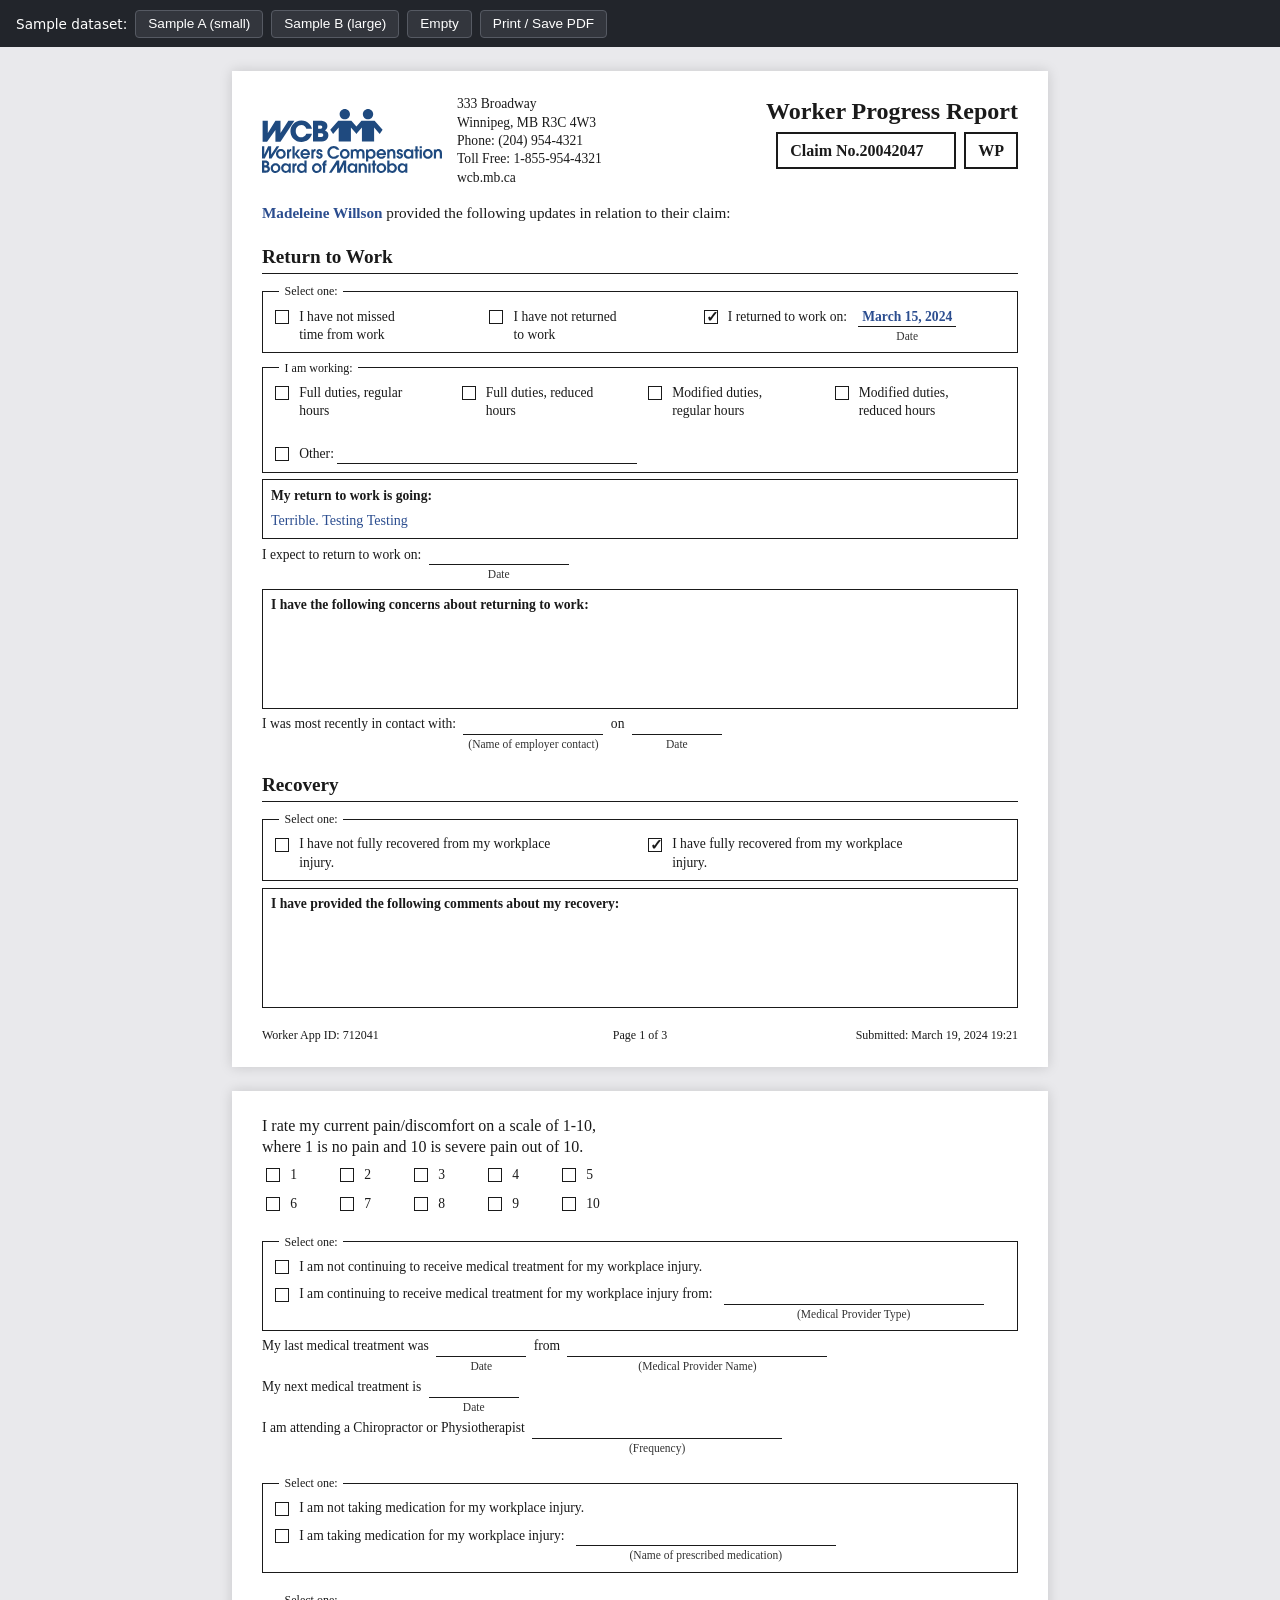
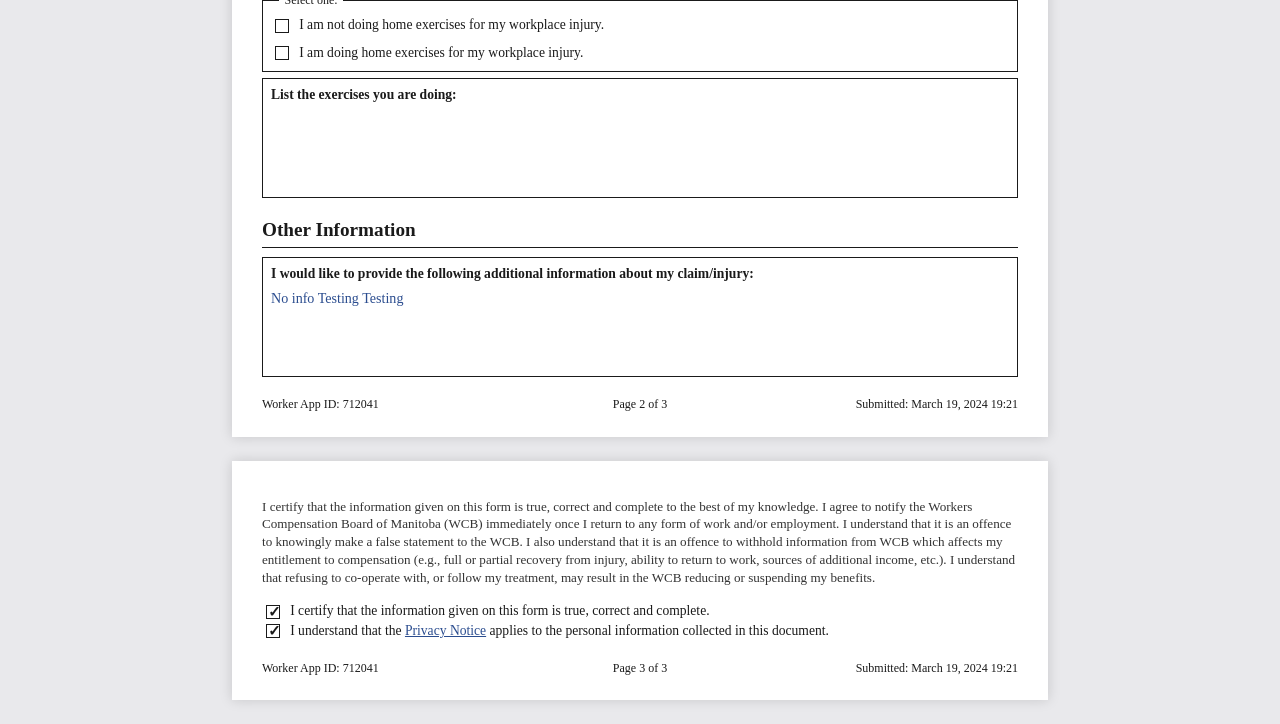
==== worker-progress-report/index.html @ 5cbe786d "Fix checkbox grid horizontal layouts and heading font weights" ====
<!DOCTYPE html>
<html lang="en">
<head>
  <meta charset="UTF-8" />
  <meta name="viewport" content="width=device-width, initial-scale=1.0" />
  <title>Worker Progress Report</title>
  <link rel="stylesheet" href="style.css" />
</head>
<body>

  <!-- ===================================================================
       DEMO TOOLBAR (non-printing)
  ==================================================================== -->
  <div class="demo-toolbar no-print">
    <span>Sample dataset:</span>
    <button id="btn-a">Sample A (small)</button>
    <button id="btn-b">Sample B (large)</button>
    <button id="btn-empty">Empty</button>
    <button id="btn-print">Print / Save PDF</button>
  </div>

  <!-- ===================================================================
       PAGE 1
  ==================================================================== -->
  <main id="page-1" class="page">

    <!-- ---------------- HEADER ---------------- -->
    <header class="doc-header">
      <div class="brand">
        <!-- Official WCB of Manitoba logo (contains its own wordmark) -->
        <img class="logo" src="assets/logo.svg" alt="Workers Compensation Board of Manitoba logo" />
        <div class="org-address">
          333 Broadway<br />
          Winnipeg, MB R3C 4W3<br />
          Phone: (204) 954-4321<br />
          Toll Free: 1-855-954-4321<br />
          wcb.mb.ca
        </div>
      </div>

      <div class="title-block">
        <h1>Worker Progress Report</h1>
        <div class="claim-row">
          <div class="claim-box">Claim No. <span id="claim-no"><!-- injected --></span></div>
          <div class="tag-box" id="form-tag"><!-- injected --></div>
        </div>
      </div>
    </header>

    <p class="intro-line">
      <span id="worker-name" class="worker-name"><!-- injected --></span>
      provided the following updates in relation to their claim:
    </p>

    <!-- ---------------- RETURN TO WORK ---------------- -->
    <section class="form-section">
      <h2>Return to Work</h2>

      <fieldset class="checkbox-grid" style="display: grid; grid-template-columns: 1fr 1fr 1.5fr; gap: 0.5rem;">
        <legend>Select one:</legend>
        <label class="checkbox-line" style="align-items: flex-start;">
          <input type="checkbox" disabled id="cb-not-missed" />
          <span style="display: inline-block;">I have not missed<br/>time from work</span>
        </label>
        <label class="checkbox-line" style="align-items: flex-start;">
          <input type="checkbox" disabled id="cb-not-returned" />
          <span style="display: inline-block;">I have not returned<br/>to work</span>
        </label>
        <label class="checkbox-line">
          <input type="checkbox" disabled id="cb-returned-on" />
          I returned to work on:
          <span class="inline-field">
            <span class="fill-line short" id="returned-on-date"><!-- injected --></span>
            <span class="field-caption">Date</span>
          </span>
        </label>
      </fieldset>

      <fieldset class="checkbox-grid" style="display: grid; grid-template-columns: repeat(4, 1fr); gap: 1rem 0.5rem;">
        <legend>I am working:</legend>
        <label class="checkbox-line" style="align-items: flex-start;">
          <input type="checkbox" disabled id="cb-full-duties" />
          <span style="display: inline-block;">Full duties, regular<br/>hours</span>
        </label>
        <label class="checkbox-line" style="align-items: flex-start;">
          <input type="checkbox" disabled id="cb-full-duties-reduced" />
          <span style="display: inline-block;">Full duties, reduced<br/>hours</span>
        </label>
        <label class="checkbox-line" style="align-items: flex-start;">
          <input type="checkbox" disabled id="cb-modified-duties-regular" />
          <span style="display: inline-block;">Modified duties,<br/>regular hours</span>
        </label>
        <label class="checkbox-line" style="align-items: flex-start;">
          <input type="checkbox" disabled id="cb-modified-duties-reduced" />
          <span style="display: inline-block;">Modified duties,<br/>reduced hours</span>
        </label>
        <label class="checkbox-line other-line" style="grid-column: 1 / -1; margin-top: 0.5rem;">
          <input type="checkbox" disabled id="cb-other" />
          <span>Other: <span class="fill-line" style="min-width: 300px;" id="other-desc"><!-- injected --></span></span>
        </label>
      </fieldset>

      <div class="freeform-box box-med">
        <p class="freeform-label">My return to work is going:</p>
        <p class="freeform-value" id="how-its-going"><!-- injected --></p>
      </div>

      <p class="field-line">
        I expect to return to work on:
        <span class="inline-field">
          <span class="fill-line" id="expected-return-date"><!-- injected --></span>
          <span class="field-caption">Date</span>
        </span>
      </p>

      <div class="freeform-box box-tall">
        <p class="freeform-label">I have the following concerns about returning to work:</p>
        <p class="freeform-value" id="concerns"><!-- injected --></p>
      </div>

      <p class="field-line">
        I was most recently in contact with:
        <span class="inline-field">
          <span class="fill-line" id="last-contact-name"><!-- injected --></span>
          <span class="field-caption">(Name of employer contact)</span>
        </span>
        on
        <span class="inline-field">
          <span class="fill-line short" id="last-contact-date"><!-- injected --></span>
          <span class="field-caption">Date</span>
        </span>
      </p>
    </section>

    <!-- ---------------- RECOVERY ---------------- -->
    <section class="form-section">
      <h2>Recovery</h2>
      <fieldset class="checkbox-grid" style="display: grid; grid-template-columns: 1fr 1fr; gap: 0.5rem;">
        <legend>Select one:</legend>
        <label class="checkbox-line" style="align-items: flex-start;">
          <input type="checkbox" disabled id="cb-not-recovered" />
          <span style="display: inline-block;">I have not fully recovered from my workplace<br/>injury.</span>
        </label>
        <label class="checkbox-line" style="align-items: flex-start;">
          <input type="checkbox" disabled id="cb-fully-recovered" />
          <span style="display: inline-block;">I have fully recovered from my workplace<br/>injury.</span>
        </label>
      </fieldset>

      <div class="freeform-box box-tall">
        <p class="freeform-label">I have provided the following comments about my recovery:</p>
        <p class="freeform-value" id="recovery-comments"><!-- injected --></p>
      </div>
    </section>

    <!-- ---------------- FOOTER PAGE 1 ---------------- -->
    <footer class="doc-footer">
      <span>Worker App ID: <span class="footer-app-id"><!-- injected --></span></span>
      <span class="footer-center">Page 1 of <span class="footer-page-total"><!-- injected --></span></span>
      <span class="footer-right">Submitted: <span class="footer-submitted"><!-- injected --></span></span>
    </footer>
  </main>

  <!-- ===================================================================
       PAGE 2
  ==================================================================== -->
  <main id="page-2" class="page">

    <!-- ---------------- PAIN SCALE ---------------- -->
    <section class="form-section">
      <p style="font-size: 1rem; margin: 0 0 0.5rem 0;">I rate my current pain/discomfort on a scale of 1-10, <br/>where 1 is no pain and 10 is severe pain out of 10.</p>
      <div class="pain-scale" id="pain-scale">
        <!-- ten numbered boxes injected here; the matching value gets a
             "selected" class driven entirely by data.js -->
      </div>
    </section>

    <!-- ---------------- MEDICAL TREATMENT ---------------- -->
    <section class="form-section">
      <fieldset class="checkbox-grid">
        <legend>Select one:</legend>
        <label class="checkbox-line">
          <input type="checkbox" disabled id="cb-not-continuing-treatment" />
          I am not continuing to receive medical treatment for my workplace injury.
        </label>
        <label class="checkbox-line">
          <input type="checkbox" disabled id="cb-continuing-treatment" />
          I am continuing to receive medical treatment for my workplace injury from:
          <span class="inline-field">
            <span class="fill-line long" id="provider-type"><!-- injected --></span>
            <span class="field-caption">(Medical Provider Type)</span>
          </span>
        </label>
      </fieldset>

      <p class="field-line">
        My last medical treatment was
        <span class="inline-field">
          <span class="fill-line short" id="last-treatment-date"><!-- injected --></span>
          <span class="field-caption">Date</span>
        </span>
        from
        <span class="inline-field">
          <span class="fill-line long" id="last-treatment-provider"><!-- injected --></span>
          <span class="field-caption">(Medical Provider Name)</span>
        </span>
      </p>

      <p class="field-line">
        My next medical treatment is
        <span class="inline-field">
          <span class="fill-line short" id="next-treatment-date"><!-- injected --></span>
          <span class="field-caption">Date</span>
        </span>
      </p>

      <p class="field-line">
        I am attending a Chiropractor or Physiotherapist
        <span class="inline-field">
          <span class="fill-line" style="min-width: 250px;" id="treatment-frequency"><!-- injected --></span>
          <span class="field-caption">(Frequency)</span>
        </span>
      </p>
    </section>

    <!-- ---------------- MEDICATION ---------------- -->
    <section class="form-section">
      <fieldset class="checkbox-grid">
        <legend>Select one:</legend>
        <label class="checkbox-line"><input type="checkbox" disabled id="cb-not-taking-medication" /> I am not taking medication for my workplace injury.</label>
        <label class="checkbox-line">
          <input type="checkbox" disabled id="cb-taking-medication" />
          I am taking medication for my workplace injury:
          <span class="inline-field">
            <span class="fill-line long" id="medication-name"><!-- injected --></span>
            <span class="field-caption">(Name of prescribed medication)</span>
          </span>
        </label>
      </fieldset>
    </section>

    <!-- ---------------- HOME EXERCISES ---------------- -->
    <section class="form-section">
      <fieldset class="checkbox-grid">
        <legend>Select one:</legend>
        <label class="checkbox-line"><input type="checkbox" disabled id="cb-not-doing-exercises" /> I am not doing home exercises for my workplace injury.</label>
        <label class="checkbox-line"><input type="checkbox" disabled id="cb-doing-exercises" /> I am doing home exercises for my workplace injury.</label>
      </fieldset>
      <div class="freeform-box box-tall">
        <p class="freeform-label">List the exercises you are doing:</p>
        <p class="freeform-value" id="exercises-list"><!-- injected --></p>
      </div>
    </section>

    <!-- ---------------- OTHER INFORMATION ---------------- -->
    <section class="form-section">
      <h2>Other Information</h2>
      <div class="freeform-box box-tall">
        <p class="freeform-label">I would like to provide the following additional information about my claim/injury:</p>
        <p class="freeform-value" id="other-information"><!-- injected --></p>
      </div>
    </section>

    <footer class="doc-footer">
      <span>Worker App ID: <span class="footer-app-id"><!-- injected --></span></span>
      <span class="footer-center">Page 2 of <span class="footer-page-total"><!-- injected --></span></span>
      <span class="footer-right">Submitted: <span class="footer-submitted"><!-- injected --></span></span>
    </footer>
  </main>

  <!-- ===================================================================
       PAGE 3 — certification + privacy acknowledgement
  ==================================================================== -->
  <main id="page-3" class="page">
    <section class="form-section certification-section">
      <p class="certification-text">
        I certify that the information given on this form is true, correct and complete to the
        best of my knowledge. I agree to notify the Workers Compensation Board of Manitoba (WCB)
        immediately once I return to any form of work and/or employment. I understand that it is
        an offence to knowingly make a false statement to the WCB. I also understand that it is an
        offence to withhold information from WCB which affects my entitlement to compensation
        (e.g., full or partial recovery from injury, ability to return to work, sources of
        additional income, etc.). I understand that refusing to co-operate with, or follow my
        treatment, may result in the WCB reducing or suspending my benefits.
      </p>

      <label class="checkbox-line">
        <input type="checkbox" disabled id="cb-certification" />
        I certify that the information given on this form is true, correct and complete.
      </label>

      <label class="checkbox-line">
        <input type="checkbox" disabled id="cb-privacy" />
        <span>I understand that the <a href="#" onclick="return false;">Privacy Notice</a> applies to the
        personal information collected in this document.</span>
      </label>
    </section>

    <footer class="doc-footer">
      <span>Worker App ID: <span class="footer-app-id"><!-- injected --></span></span>
      <span class="footer-center">Page 3 of <span class="footer-page-total"><!-- injected --></span></span>
      <span class="footer-right">Submitted: <span class="footer-submitted"><!-- injected --></span></span>
    </footer>
  </main>

  <script src="data.js"></script>
  <script src="script.js"></script>
</body>
</html>
---- worker-progress-report/style.css ----
/* =============================================================================
   style.css — Worker Progress Report
   =============================================================================
   Organized into:
     1. Reset / base
     2. Layout shell
     3. Header / claim box
     4. Form controls (checkbox groups, fill lines, freeform boxes)
     5. Pain scale
     6. Footer / certification
     7. Responsive rules
     8. Print rules
============================================================================= */

/* ---------------------------- 1. Reset / base ---------------------------- */
* {
  box-sizing: border-box;
}

fieldset {
  border: none;
  padding: 0;
  margin: 0;
}

legend {
  font-size: 0.85rem;
  color: #1a1a1a;
  padding: 0 0.25rem;
  margin-left: 0.5rem;
}

body {
  margin: 0;
  padding: 0;
  font-family: Georgia, "Times New Roman", serif;
  color: #1a1a1a;
  background: #e9e9ec;
  line-height: 1.35;
}

h1, h2 {
  font-family: Georgia, "Times New Roman", serif;
  margin: 0;
}

h2 {
  border-bottom: 1px solid #1a1a1a;
  padding-bottom: 0.2rem;
}

a {
  color: #2b4d8f;
}

/* ---------------------------- 2. Layout shell ----------------------------- */

.demo-toolbar {
  position: sticky;
  top: 0;
  z-index: 10;
  display: flex;
  gap: 0.5rem;
  align-items: center;
  background: #22252b;
  color: #fff;
  padding: 0.6rem 1rem;
  font-family: system-ui, sans-serif;
  font-size: 0.85rem;
}

.demo-toolbar button {
  cursor: pointer;
  border: 1px solid #565a63;
  background: #33363d;
  color: #fff;
  padding: 0.35rem 0.75rem;
  border-radius: 4px;
  font-size: 0.85rem;
}

.demo-toolbar button:hover {
  background: #454952;
}

.page {
  width: 816px; /* 8.5in at 96dpi */
  margin: 1.5rem auto;
  background: #fff;
  padding: 24px 30px;
  box-shadow: 0 0 12px rgba(0, 0, 0, 0.15);
  position: relative;
}

/* ---------------------------- 3. Header ------------------------------------ */

.doc-header {
  display: flex;
  justify-content: space-between;
  align-items: flex-start;
  margin-bottom: 1rem;
}

.brand {
  display: flex;
  flex-direction: row;
  align-items: center;
  gap: 15px;
}

.logo {
  width: 180px;
  height: auto;
  object-fit: contain;
}

.org-address {
  font-size: 0.85rem;
  color: #1a1a1a;
}

.title-block {
  text-align: right;
  margin-top: 0;
}

.title-block h1 {
  font-size: 1.5rem;
  font-weight: bold;
  margin-bottom: 4px;
}

.claim-row {
  display: flex;
  justify-content: flex-end;
  gap: 8px;
}

.claim-box {
  display: flex;
  align-items: center;
  border: 2px solid #1a1a1a;
  padding: 6px 12px;
  font-weight: bold;
  font-size: 1rem;
  min-width: 180px;
}

.tag-box {
  display: flex;
  align-items: center;
  justify-content: center;
  border: 2px solid #1a1a1a;
  padding: 6px 12px;
  font-weight: bold;
  font-size: 1rem;
}

.intro-line {
  margin: 0 0 1.25rem;
  font-size: 0.95rem;
}

.worker-name {
  color: #2b4d8f;
  font-weight: bold;
}

/* ---------------------------- 4. Form controls ----------------------------- */

.form-section {
  margin-bottom: 1.2rem;
}

.form-section h2 {
  font-size: 1.2rem;
  font-weight: bold;
  margin-bottom: 0.6rem;
}

.checkbox-grid {
  border: 1px solid #1a1a1a;
  padding: 0.5rem;
  margin: 0.4rem 0;
  display: flex;
  flex-direction: column;
  gap: 0.5rem;
}

.grid-2-col {
  display: grid;
  grid-template-columns: 1fr 1fr;
  gap: 0.5rem;
}

.checkbox-grid legend {
  font-size: 0.75rem;
  padding: 0 0.35rem;
}

.checkbox-line {
  display: flex;
  align-items: flex-start;
  gap: 0.45rem;
  font-size: 0.85rem;
}

.checkbox-line input[type="checkbox"] {
  appearance: none;
  -webkit-appearance: none;
  width: 14px;
  height: 14px;
  border: 1px solid #1a1a1a;
  border-radius: 0;
  margin-top: 0.15rem;
  position: relative;
  background-color: #fff;
  cursor: pointer;
  display: inline-flex;
  align-items: center;
  justify-content: center;
}

.checkbox-line input[type="checkbox"]:checked::after {
  content: "✓";
  position: absolute;
  top: -3px;
  left: 1px;
  font-size: 15px;
  font-weight: bold;
  color: #1a1a1a;
}

.other-line,
.inline-date {
  grid-column: 1 / -1;
  flex-wrap: wrap;
}

.fill-line {
  display: inline-block;
  min-width: 140px;
  border-bottom: 1px solid #1a1a1a;
  color: #2b4d8f;
  font-weight: 600;
  padding: 0 0.25rem;
}

.fill-line.short {
  min-width: 90px;
}

.fill-line.long {
  min-width: 260px;
}

.fill-line:empty::after {
  content: "\00a0";
}

.fill-line:empty::after {
  content: "\00a0";
}

.inline-field {
  display: inline-flex;
  flex-direction: column;
  align-items: center;
  vertical-align: top;
  margin: 0 0.25rem;
}

.inline-field .fill-line {
  margin: 0;
  width: 100%;
  text-align: center;
}

.inline-field .field-caption {
  font-size: 0.72rem;
  color: #333;
  margin-top: 2px;
  margin-left: 0;
}

.field-caption {
  font-size: 0.72rem;
  color: #333;
  margin-left: 0.35rem;
}

.field-line {
  font-size: 0.85rem;
  margin: 0.25rem 0;
}

.freeform-box {
  border: 1px solid #1a1a1a;
  padding: 0.4rem 0.5rem;
  margin: 0.4rem 0;
  min-height: 2rem;
}

.freeform-box.box-med {
  min-height: 60px;
}

.freeform-box.box-tall {
  min-height: 120px;
}

.freeform-label {
  margin: 0 0 0.35rem;
  font-size: 0.85rem;
  font-weight: bold;
}

.freeform-value {
  margin: 0;
  font-size: 0.88rem;
  color: #2b4d8f;
  min-height: 1.1em;
}

.freeform-value:empty::before {
  content: "\00a0";
}

/* ---------------------------- 5. Pain scale --------------------------------- */

.pain-scale {
  display: grid;
  grid-template-columns: repeat(5, auto);
  grid-template-rows: auto auto;
  justify-content: start;
  gap: 0.6rem 2rem;
  margin-top: 0.5rem;
}

/* ---------------------------- 6. Footer / certification --------------------- */

.doc-footer {
  display: grid;
  grid-template-columns: 1fr 1fr 1fr;
  align-items: end;
  margin-top: 1rem;
  font-size: 0.75rem;
  border-top: none;
}

.doc-footer > span:first-child {
  text-align: left;
}

.footer-center {
  text-align: center;
}

.footer-right {
  text-align: right;
}

.certification-text {
  font-size: 0.82rem;
  color: #333;
  margin-bottom: 1rem;
}

/* Removed responsive media queries to force fixed PDF layout */

/* ---------------------------- 8. Print styles --------------------------------- */

@media print {
  body {
    background: #fff;
  }

  .no-print,
  .demo-toolbar {
    display: none !important;
  }

  .page {
    box-shadow: none;
    margin: 0;
    width: 816px;
    padding: 0.25in;
    min-height: auto;
    page-break-after: always;
  }

  .page:last-of-type {
    page-break-after: auto;
  }

  .form-section,
  .freeform-box,
  .doc-header,
  .doc-footer {
    break-inside: avoid;
  }

  @page {
    size: letter portrait;
    margin: 0.25in;
  }
}
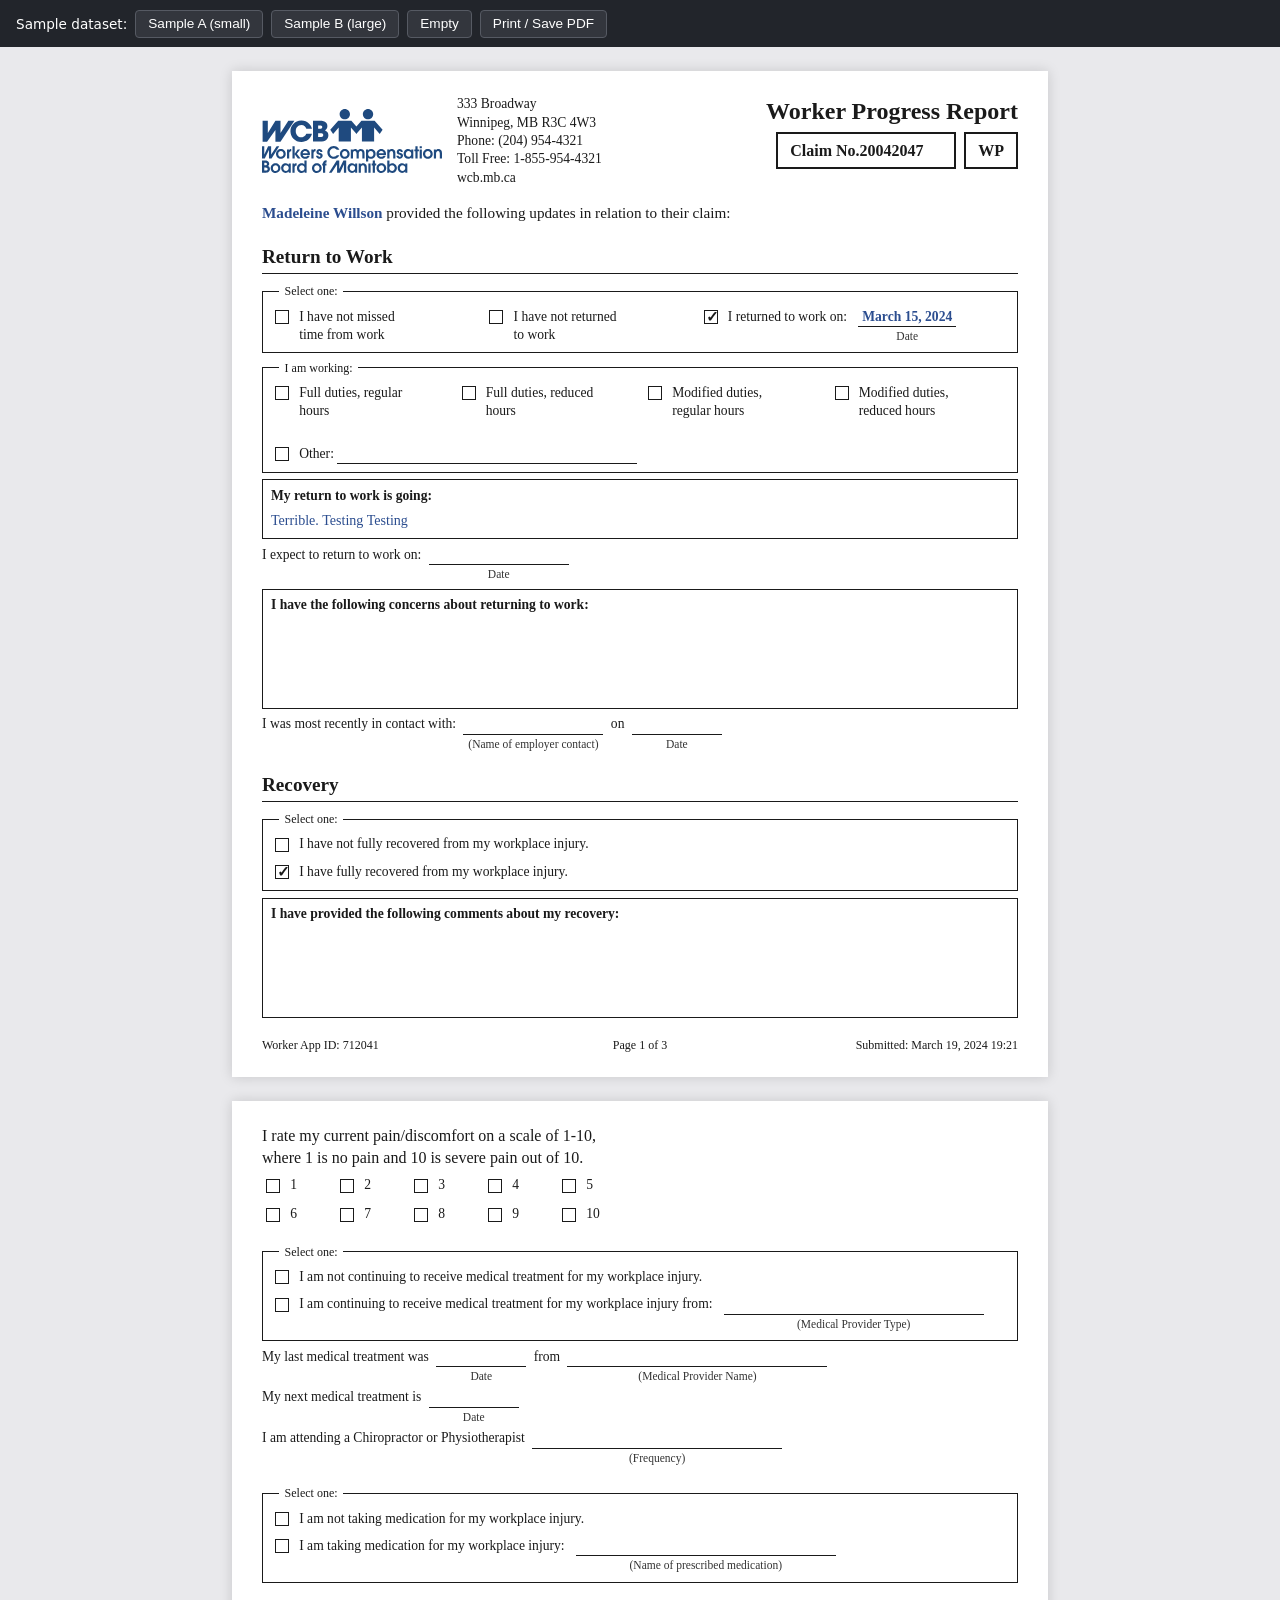
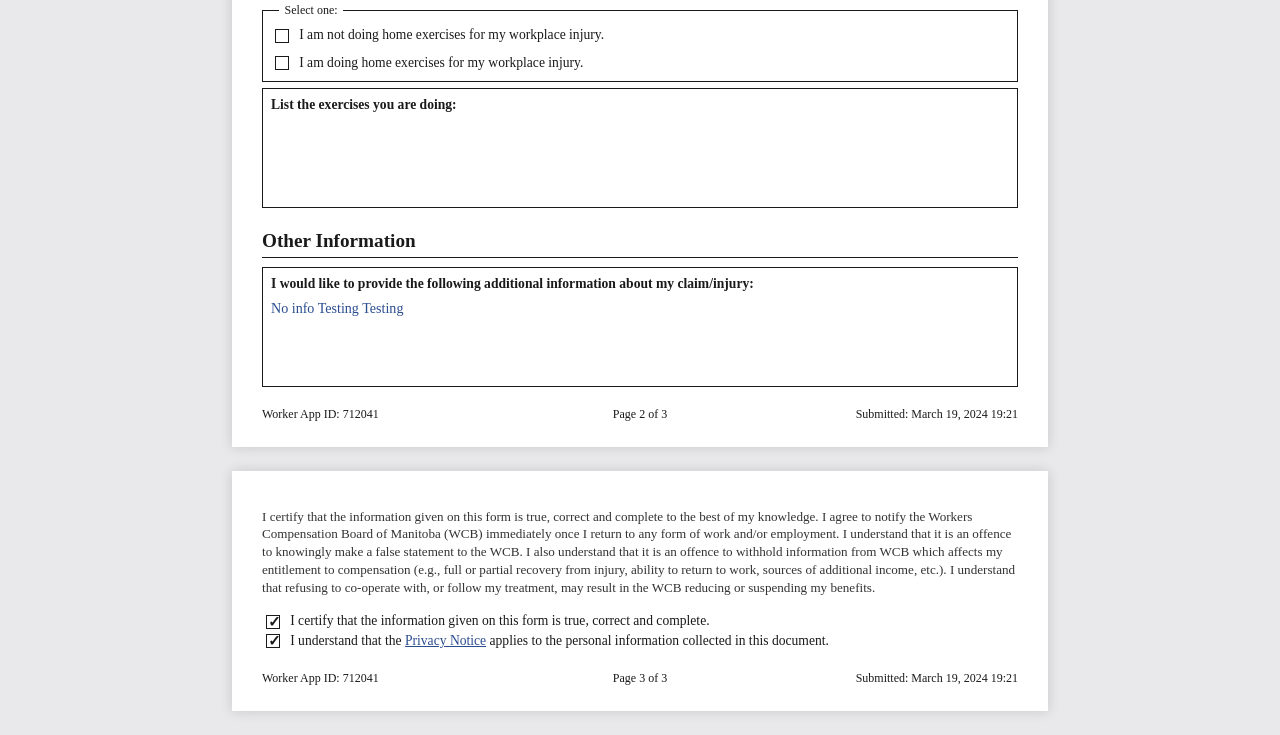
==== commit bdbd4172: "Revert Recovery section to vertical layout" ====
--- a/worker-progress-report/index.html
+++ b/worker-progress-report/index.html
@@ -135,15 +135,15 @@
     <!-- ---------------- RECOVERY ---------------- -->
     <section class="form-section">
       <h2>Recovery</h2>
-      <fieldset class="checkbox-grid" style="display: grid; grid-template-columns: 1fr 1fr; gap: 0.5rem;">
-        <legend>Select one:</legend>
-        <label class="checkbox-line" style="align-items: flex-start;">
+      <fieldset class="checkbox-grid">
+        <legend>Select one:</legend>
+        <label class="checkbox-line">
           <input type="checkbox" disabled id="cb-not-recovered" />
-          <span style="display: inline-block;">I have not fully recovered from my workplace<br/>injury.</span>
-        </label>
-        <label class="checkbox-line" style="align-items: flex-start;">
+          <span>I have not fully recovered from my workplace injury.</span>
+        </label>
+        <label class="checkbox-line">
           <input type="checkbox" disabled id="cb-fully-recovered" />
-          <span style="display: inline-block;">I have fully recovered from my workplace<br/>injury.</span>
+          <span>I have fully recovered from my workplace injury.</span>
         </label>
       </fieldset>
 
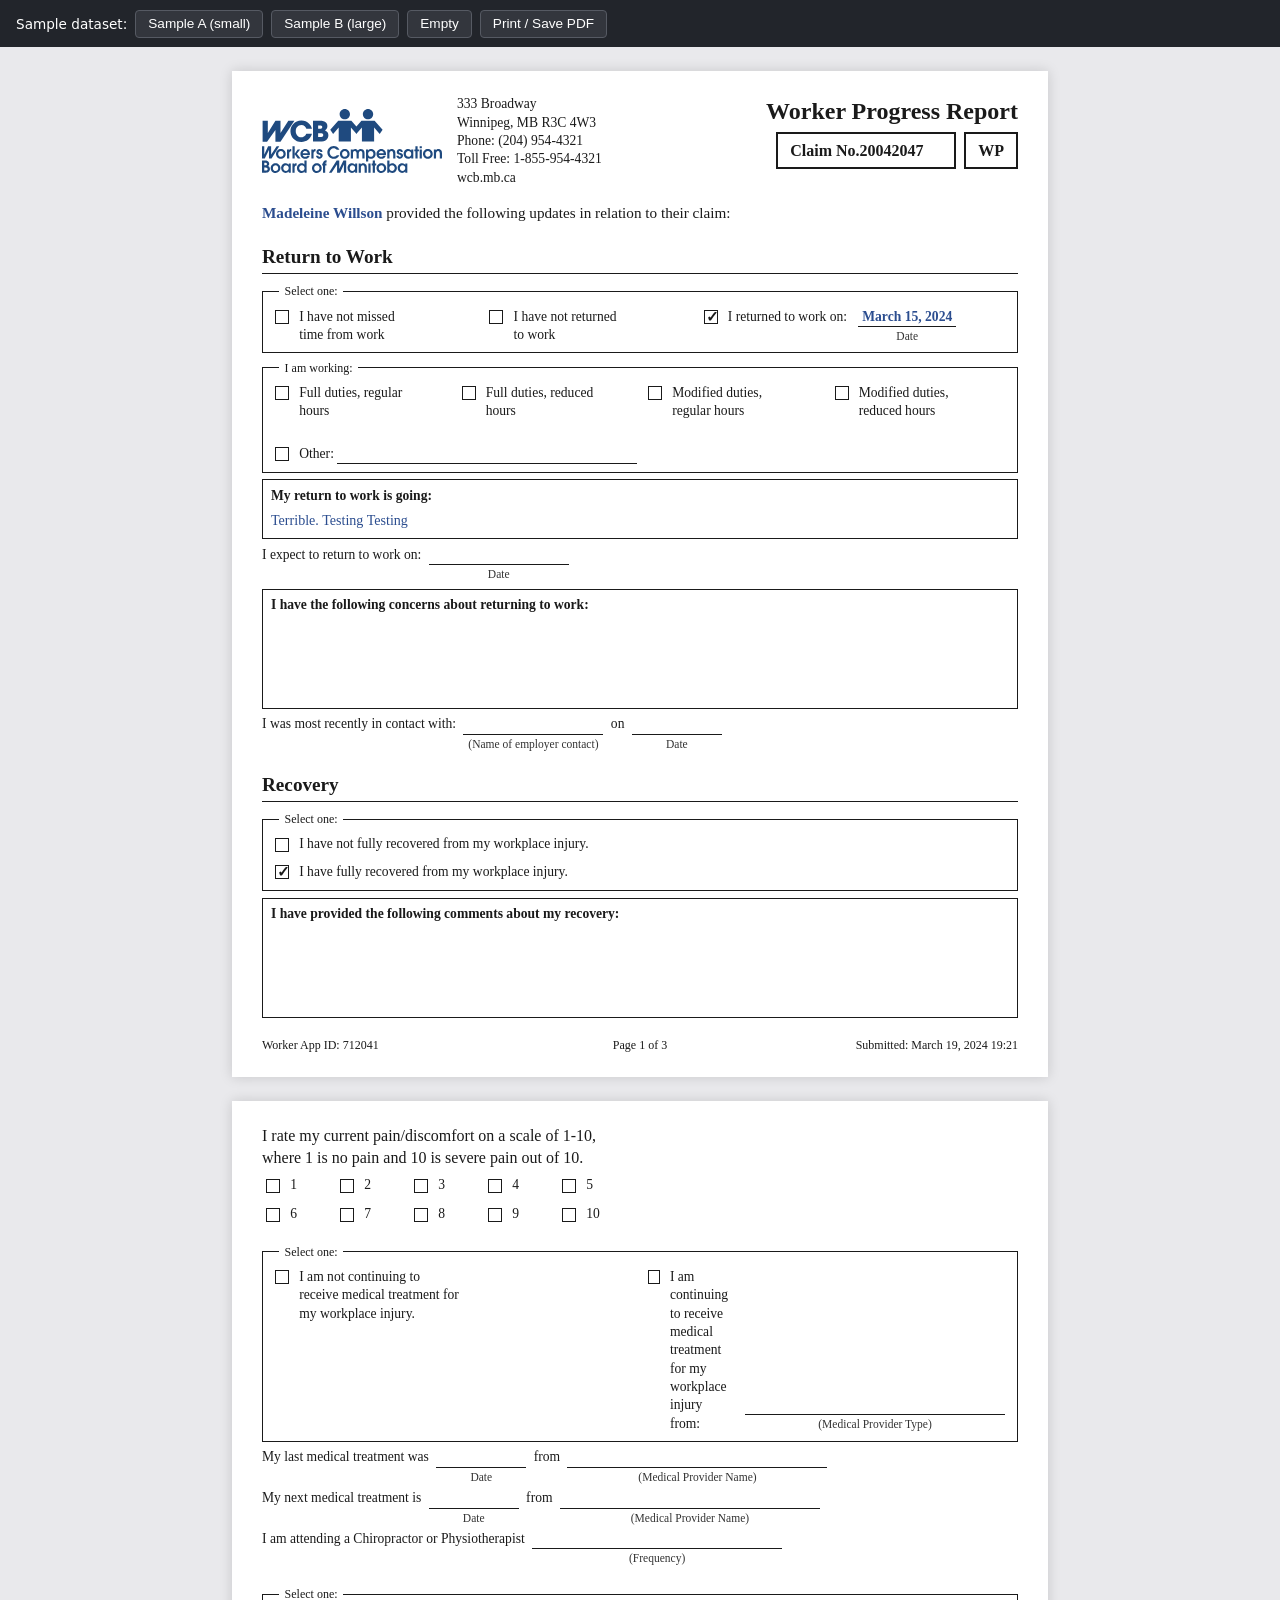
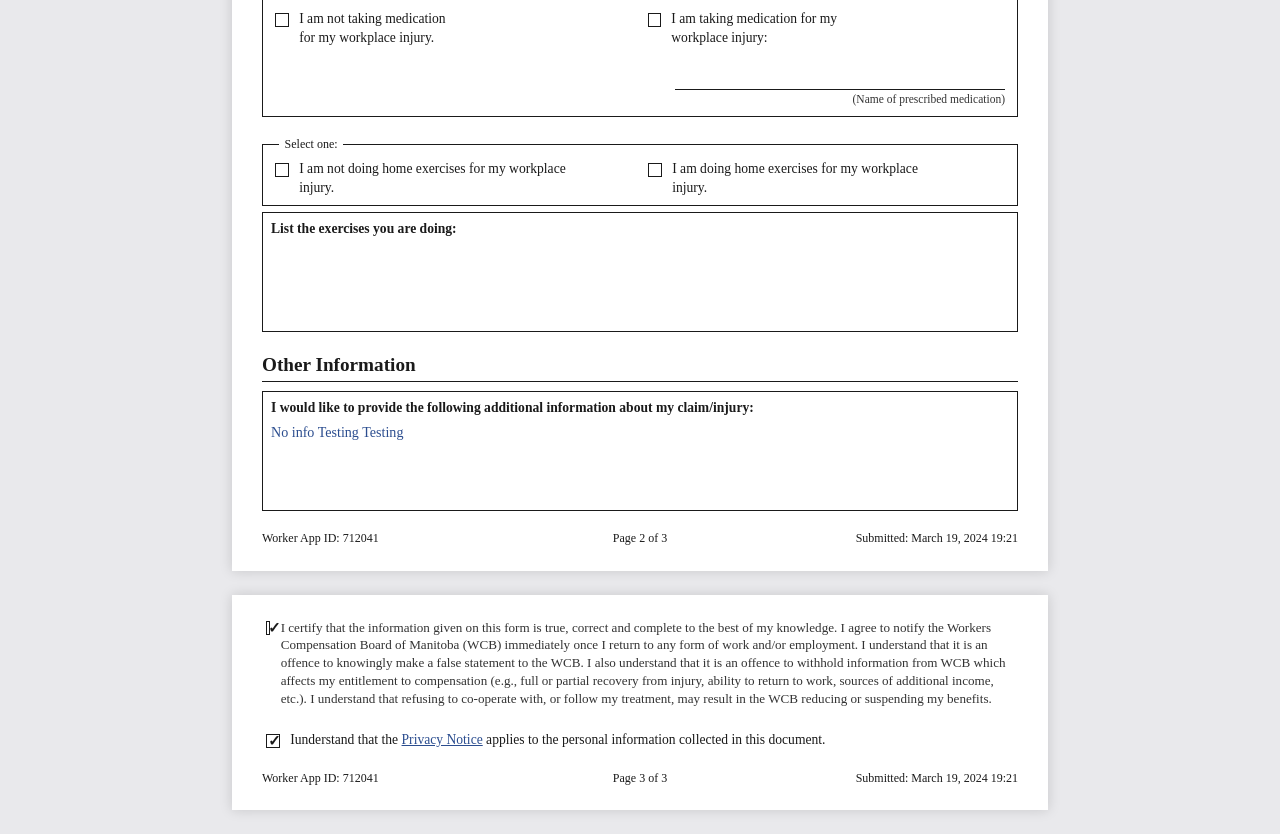
==== commit 9bcd967d: "Fix form layout and content to match reference PDF" ====
--- a/worker-progress-report/index.html
+++ b/worker-progress-report/index.html
@@ -177,18 +177,20 @@
 
     <!-- ---------------- MEDICAL TREATMENT ---------------- -->
     <section class="form-section">
-      <fieldset class="checkbox-grid">
+      <fieldset class="checkbox-grid grid-2-col">
         <legend>Select one:</legend>
         <label class="checkbox-line">
           <input type="checkbox" disabled id="cb-not-continuing-treatment" />
-          I am not continuing to receive medical treatment for my workplace injury.
+          <span>I am not continuing to<br/>receive medical treatment for<br/>my workplace injury.</span>
         </label>
         <label class="checkbox-line">
           <input type="checkbox" disabled id="cb-continuing-treatment" />
-          I am continuing to receive medical treatment for my workplace injury from:
-          <span class="inline-field">
-            <span class="fill-line long" id="provider-type"><!-- injected --></span>
-            <span class="field-caption">(Medical Provider Type)</span>
+          <span style="display: flex; align-items: flex-end;">
+            <span style="margin-right: 0.5rem;">I am continuing to receive<br/>medical treatment for my<br/>workplace injury from:</span>
+            <span class="inline-field">
+              <span class="fill-line long" id="provider-type"><!-- injected --></span>
+              <span class="field-caption">(Medical Provider Type)</span>
+            </span>
           </span>
         </label>
       </fieldset>
@@ -212,6 +214,11 @@
           <span class="fill-line short" id="next-treatment-date"><!-- injected --></span>
           <span class="field-caption">Date</span>
         </span>
+        from
+        <span class="inline-field">
+          <span class="fill-line long" id="next-treatment-provider"><!-- injected --></span>
+          <span class="field-caption">(Medical Provider Name)</span>
+        </span>
       </p>
 
       <p class="field-line">
@@ -225,15 +232,20 @@
 
     <!-- ---------------- MEDICATION ---------------- -->
     <section class="form-section">
-      <fieldset class="checkbox-grid">
-        <legend>Select one:</legend>
-        <label class="checkbox-line"><input type="checkbox" disabled id="cb-not-taking-medication" /> I am not taking medication for my workplace injury.</label>
+      <fieldset class="checkbox-grid grid-2-col">
+        <legend>Select one:</legend>
+        <label class="checkbox-line">
+          <input type="checkbox" disabled id="cb-not-taking-medication" />
+          <span>I am not taking medication<br/>for my workplace injury.</span>
+        </label>
         <label class="checkbox-line">
           <input type="checkbox" disabled id="cb-taking-medication" />
-          I am taking medication for my workplace injury:
-          <span class="inline-field">
-            <span class="fill-line long" id="medication-name"><!-- injected --></span>
-            <span class="field-caption">(Name of prescribed medication)</span>
+          <span style="display: flex; flex-direction: column; width: 100%;">
+            <span>I am taking medication for my<br/>workplace injury:</span>
+            <span class="inline-field" style="margin-top: 1.5rem; align-items: flex-end;">
+              <span class="fill-line long" id="medication-name" style="width: 100%;"><!-- injected --></span>
+              <span class="field-caption">(Name of prescribed medication)</span>
+            </span>
           </span>
         </label>
       </fieldset>
@@ -241,10 +253,16 @@
 
     <!-- ---------------- HOME EXERCISES ---------------- -->
     <section class="form-section">
-      <fieldset class="checkbox-grid">
-        <legend>Select one:</legend>
-        <label class="checkbox-line"><input type="checkbox" disabled id="cb-not-doing-exercises" /> I am not doing home exercises for my workplace injury.</label>
-        <label class="checkbox-line"><input type="checkbox" disabled id="cb-doing-exercises" /> I am doing home exercises for my workplace injury.</label>
+      <fieldset class="checkbox-grid grid-2-col">
+        <legend>Select one:</legend>
+        <label class="checkbox-line">
+          <input type="checkbox" disabled id="cb-not-doing-exercises" />
+          <span>I am not doing home exercises for my workplace<br/>injury.</span>
+        </label>
+        <label class="checkbox-line">
+          <input type="checkbox" disabled id="cb-doing-exercises" />
+          <span>I am doing home exercises for my workplace<br/>injury.</span>
+        </label>
       </fieldset>
       <div class="freeform-box box-tall">
         <p class="freeform-label">List the exercises you are doing:</p>
@@ -273,25 +291,21 @@
   ==================================================================== -->
   <main id="page-3" class="page">
     <section class="form-section certification-section">
-      <p class="certification-text">
-        I certify that the information given on this form is true, correct and complete to the
+      <label class="checkbox-line certification-text" style="align-items: flex-start; margin-bottom: 1.5rem;">
+        <input type="checkbox" disabled id="cb-certification" />
+        <span>I certify that the information given on this form is true, correct and complete to the
         best of my knowledge. I agree to notify the Workers Compensation Board of Manitoba (WCB)
         immediately once I return to any form of work and/or employment. I understand that it is
         an offence to knowingly make a false statement to the WCB. I also understand that it is an
         offence to withhold information from WCB which affects my entitlement to compensation
         (e.g., full or partial recovery from injury, ability to return to work, sources of
         additional income, etc.). I understand that refusing to co-operate with, or follow my
-        treatment, may result in the WCB reducing or suspending my benefits.
-      </p>
-
-      <label class="checkbox-line">
-        <input type="checkbox" disabled id="cb-certification" />
-        I certify that the information given on this form is true, correct and complete.
+        treatment, may result in the WCB reducing or suspending my benefits.</span>
       </label>
 
-      <label class="checkbox-line">
+      <label class="checkbox-line" style="margin-top: 1rem;">
         <input type="checkbox" disabled id="cb-privacy" />
-        <span>I understand that the <a href="#" onclick="return false;">Privacy Notice</a> applies to the
+        <span>Iunderstand that the <a href="#" onclick="return false;">Privacy Notice</a> applies to the
         personal information collected in this document.</span>
       </label>
     </section>
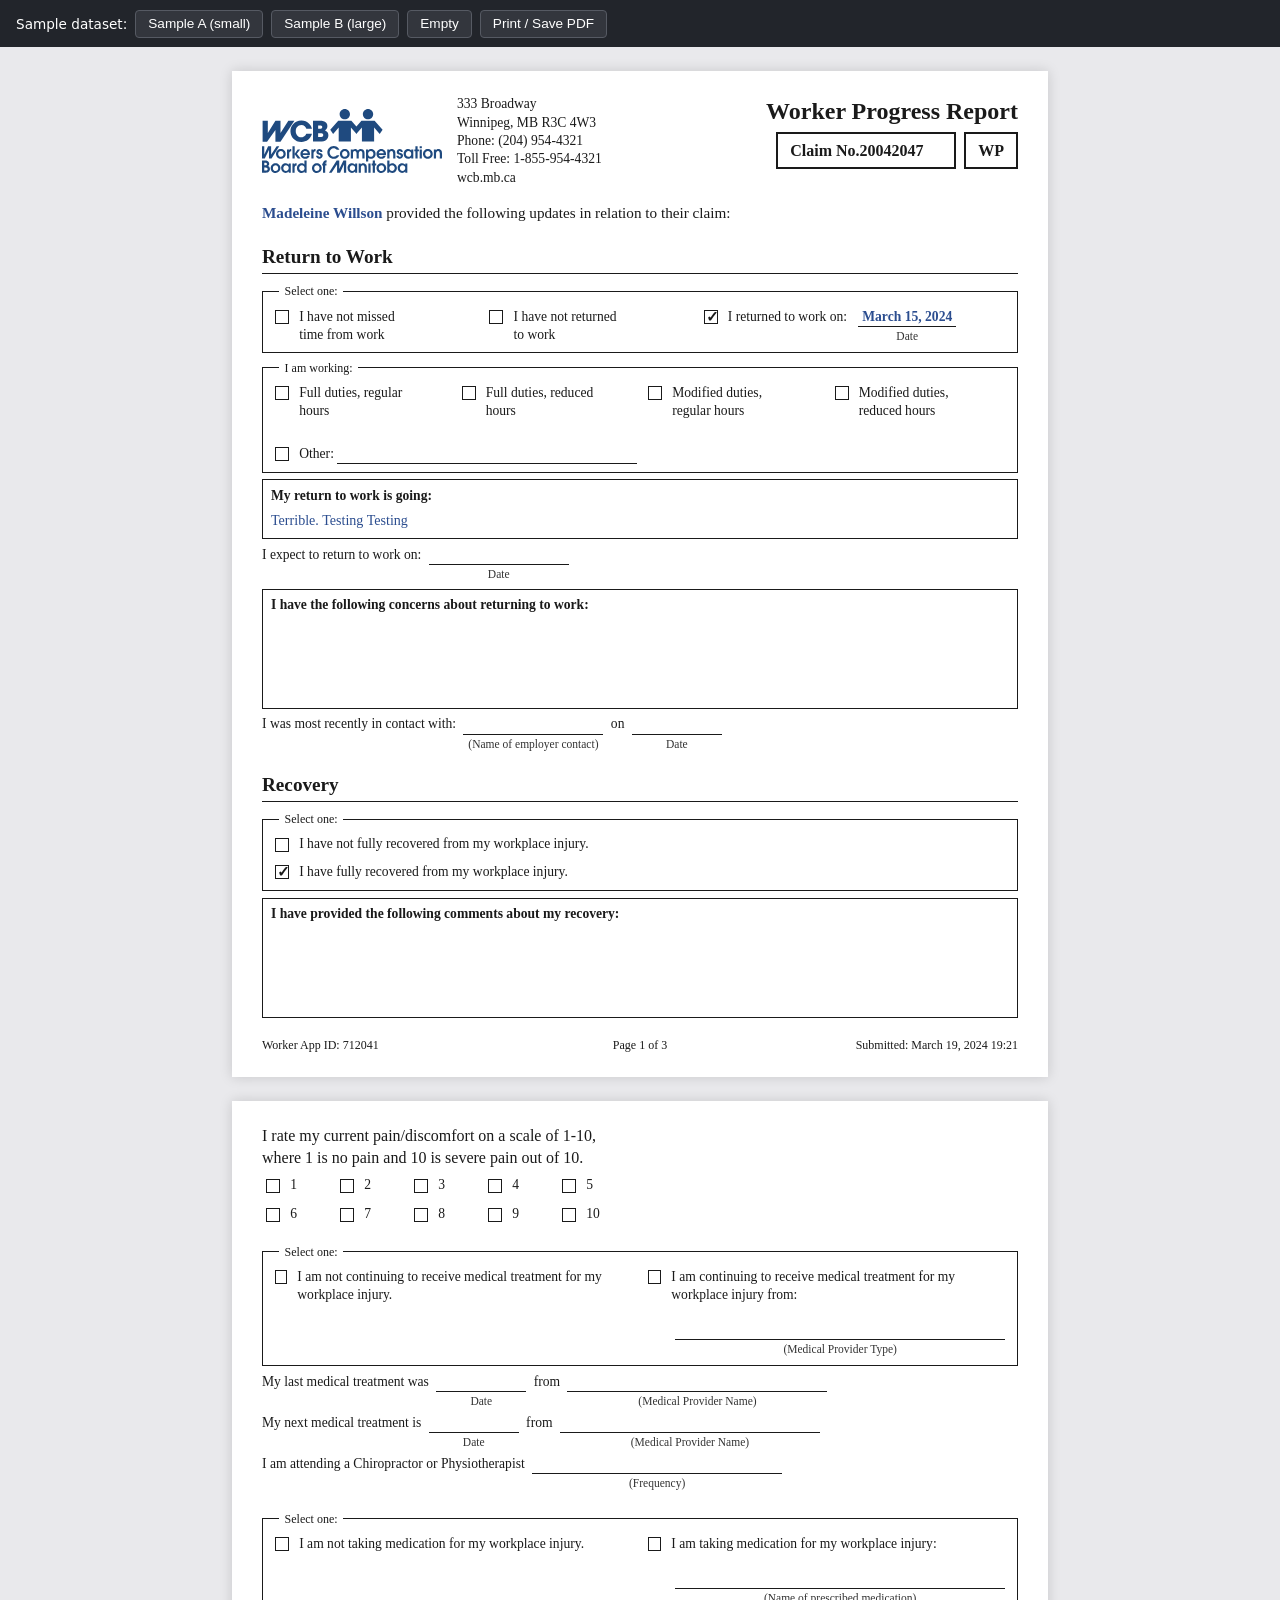
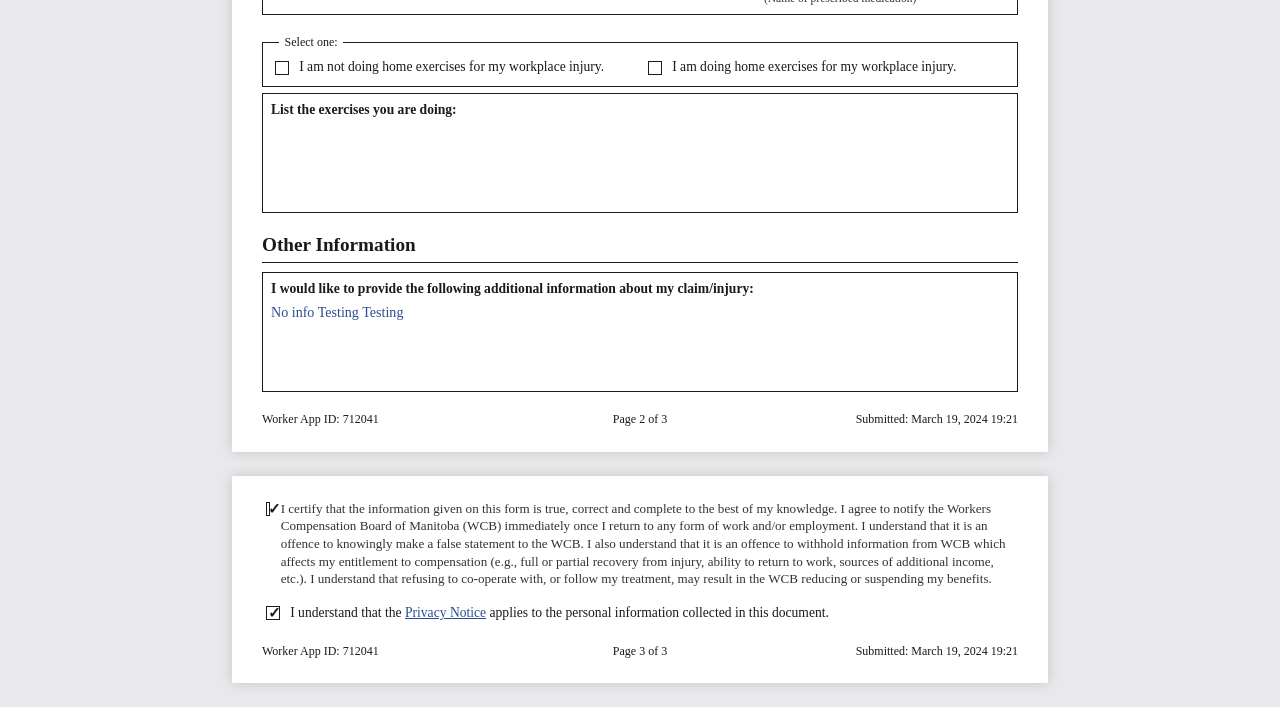
==== commit 3cf3879d: "Fix flex wrapping on Page 2 and Page 3 formatting" ====
--- a/worker-progress-report/index.html
+++ b/worker-progress-report/index.html
@@ -181,15 +181,15 @@
         <legend>Select one:</legend>
         <label class="checkbox-line">
           <input type="checkbox" disabled id="cb-not-continuing-treatment" />
-          <span>I am not continuing to<br/>receive medical treatment for<br/>my workplace injury.</span>
+          <span>I am not continuing to receive medical treatment for my workplace injury.</span>
         </label>
         <label class="checkbox-line">
           <input type="checkbox" disabled id="cb-continuing-treatment" />
-          <span style="display: flex; align-items: flex-end;">
-            <span style="margin-right: 0.5rem;">I am continuing to receive<br/>medical treatment for my<br/>workplace injury from:</span>
-            <span class="inline-field">
-              <span class="fill-line long" id="provider-type"><!-- injected --></span>
-              <span class="field-caption">(Medical Provider Type)</span>
+          <span style="display: flex; flex-direction: column; width: 100%;">
+            <span>I am continuing to receive medical treatment for my workplace injury from:</span>
+            <span class="inline-field" style="margin-top: 1rem; align-items: stretch;">
+              <span class="fill-line" id="provider-type" style="width: 100%; border-bottom: 1px solid #1a1a1a;"><!-- injected --></span>
+              <span class="field-caption" style="text-align: center;">(Medical Provider Type)</span>
             </span>
           </span>
         </label>
@@ -236,15 +236,15 @@
         <legend>Select one:</legend>
         <label class="checkbox-line">
           <input type="checkbox" disabled id="cb-not-taking-medication" />
-          <span>I am not taking medication<br/>for my workplace injury.</span>
+          <span>I am not taking medication for my workplace injury.</span>
         </label>
         <label class="checkbox-line">
           <input type="checkbox" disabled id="cb-taking-medication" />
           <span style="display: flex; flex-direction: column; width: 100%;">
-            <span>I am taking medication for my<br/>workplace injury:</span>
-            <span class="inline-field" style="margin-top: 1.5rem; align-items: flex-end;">
-              <span class="fill-line long" id="medication-name" style="width: 100%;"><!-- injected --></span>
-              <span class="field-caption">(Name of prescribed medication)</span>
+            <span>I am taking medication for my workplace injury:</span>
+            <span class="inline-field" style="margin-top: 1rem; align-items: stretch;">
+              <span class="fill-line" id="medication-name" style="width: 100%; border-bottom: 1px solid #1a1a1a;"><!-- injected --></span>
+              <span class="field-caption" style="text-align: center;">(Name of prescribed medication)</span>
             </span>
           </span>
         </label>
@@ -257,11 +257,11 @@
         <legend>Select one:</legend>
         <label class="checkbox-line">
           <input type="checkbox" disabled id="cb-not-doing-exercises" />
-          <span>I am not doing home exercises for my workplace<br/>injury.</span>
+          <span>I am not doing home exercises for my workplace injury.</span>
         </label>
         <label class="checkbox-line">
           <input type="checkbox" disabled id="cb-doing-exercises" />
-          <span>I am doing home exercises for my workplace<br/>injury.</span>
+          <span>I am doing home exercises for my workplace injury.</span>
         </label>
       </fieldset>
       <div class="freeform-box box-tall">
@@ -291,7 +291,7 @@
   ==================================================================== -->
   <main id="page-3" class="page">
     <section class="form-section certification-section">
-      <label class="checkbox-line certification-text" style="align-items: flex-start; margin-bottom: 1.5rem;">
+      <label class="checkbox-line certification-text">
         <input type="checkbox" disabled id="cb-certification" />
         <span>I certify that the information given on this form is true, correct and complete to the
         best of my knowledge. I agree to notify the Workers Compensation Board of Manitoba (WCB)
@@ -303,9 +303,9 @@
         treatment, may result in the WCB reducing or suspending my benefits.</span>
       </label>
 
-      <label class="checkbox-line" style="margin-top: 1rem;">
+      <label class="checkbox-line">
         <input type="checkbox" disabled id="cb-privacy" />
-        <span>Iunderstand that the <a href="#" onclick="return false;">Privacy Notice</a> applies to the
+        <span>I understand that the <a href="#" onclick="return false;">Privacy Notice</a> applies to the
         personal information collected in this document.</span>
       </label>
     </section>
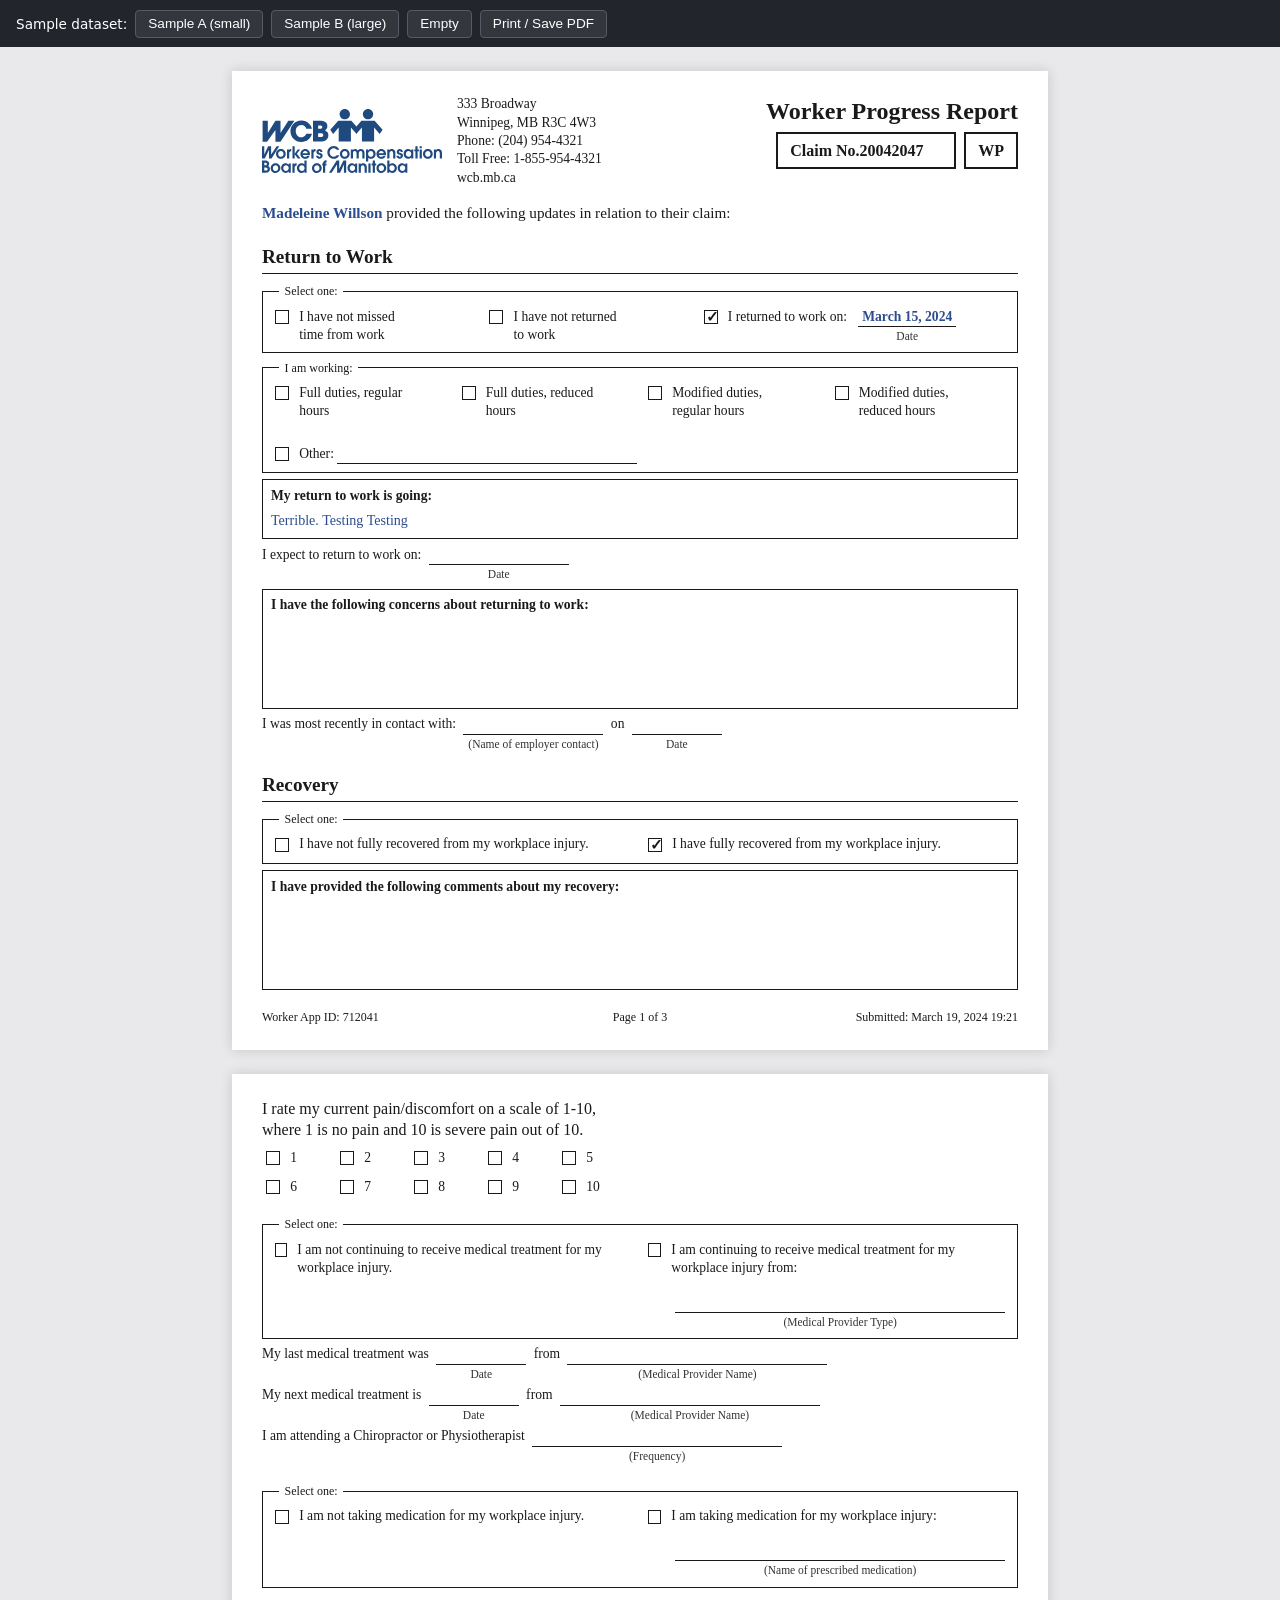
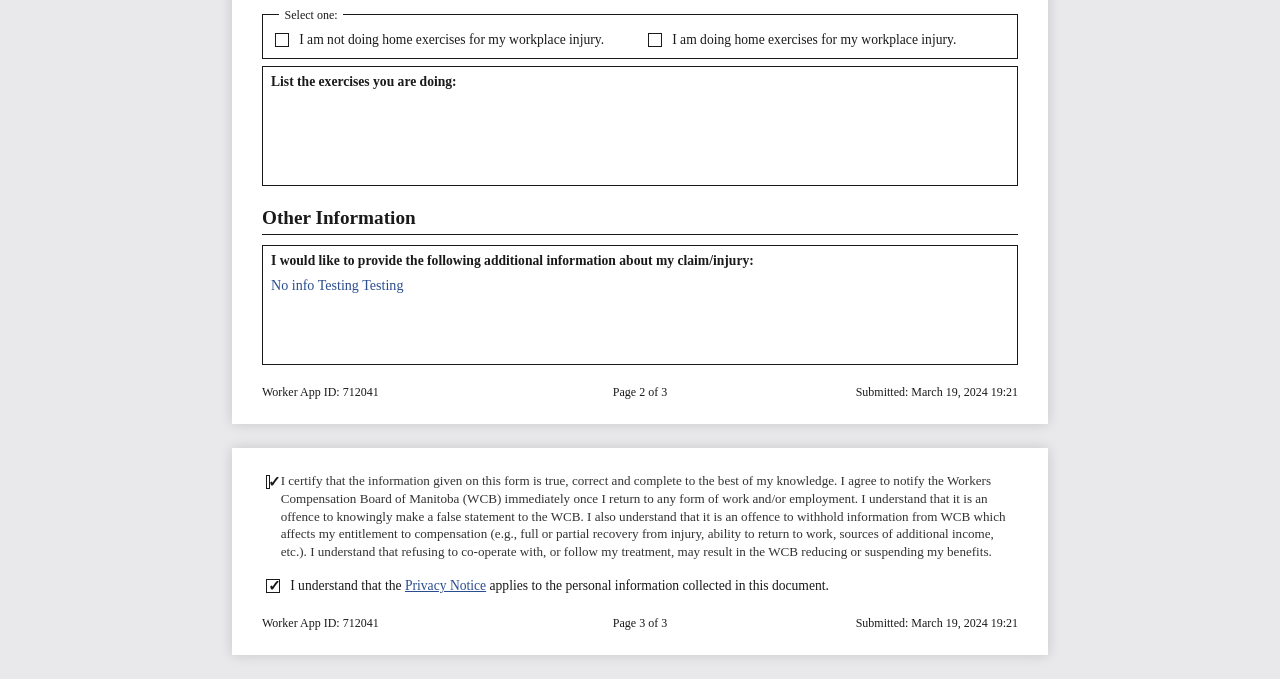
==== commit 6460edbc: "Change Recovery section to 2-column layout" ====
--- a/worker-progress-report/index.html
+++ b/worker-progress-report/index.html
@@ -135,7 +135,7 @@
     <!-- ---------------- RECOVERY ---------------- -->
     <section class="form-section">
       <h2>Recovery</h2>
-      <fieldset class="checkbox-grid">
+      <fieldset class="checkbox-grid grid-2-col">
         <legend>Select one:</legend>
         <label class="checkbox-line">
           <input type="checkbox" disabled id="cb-not-recovered" />
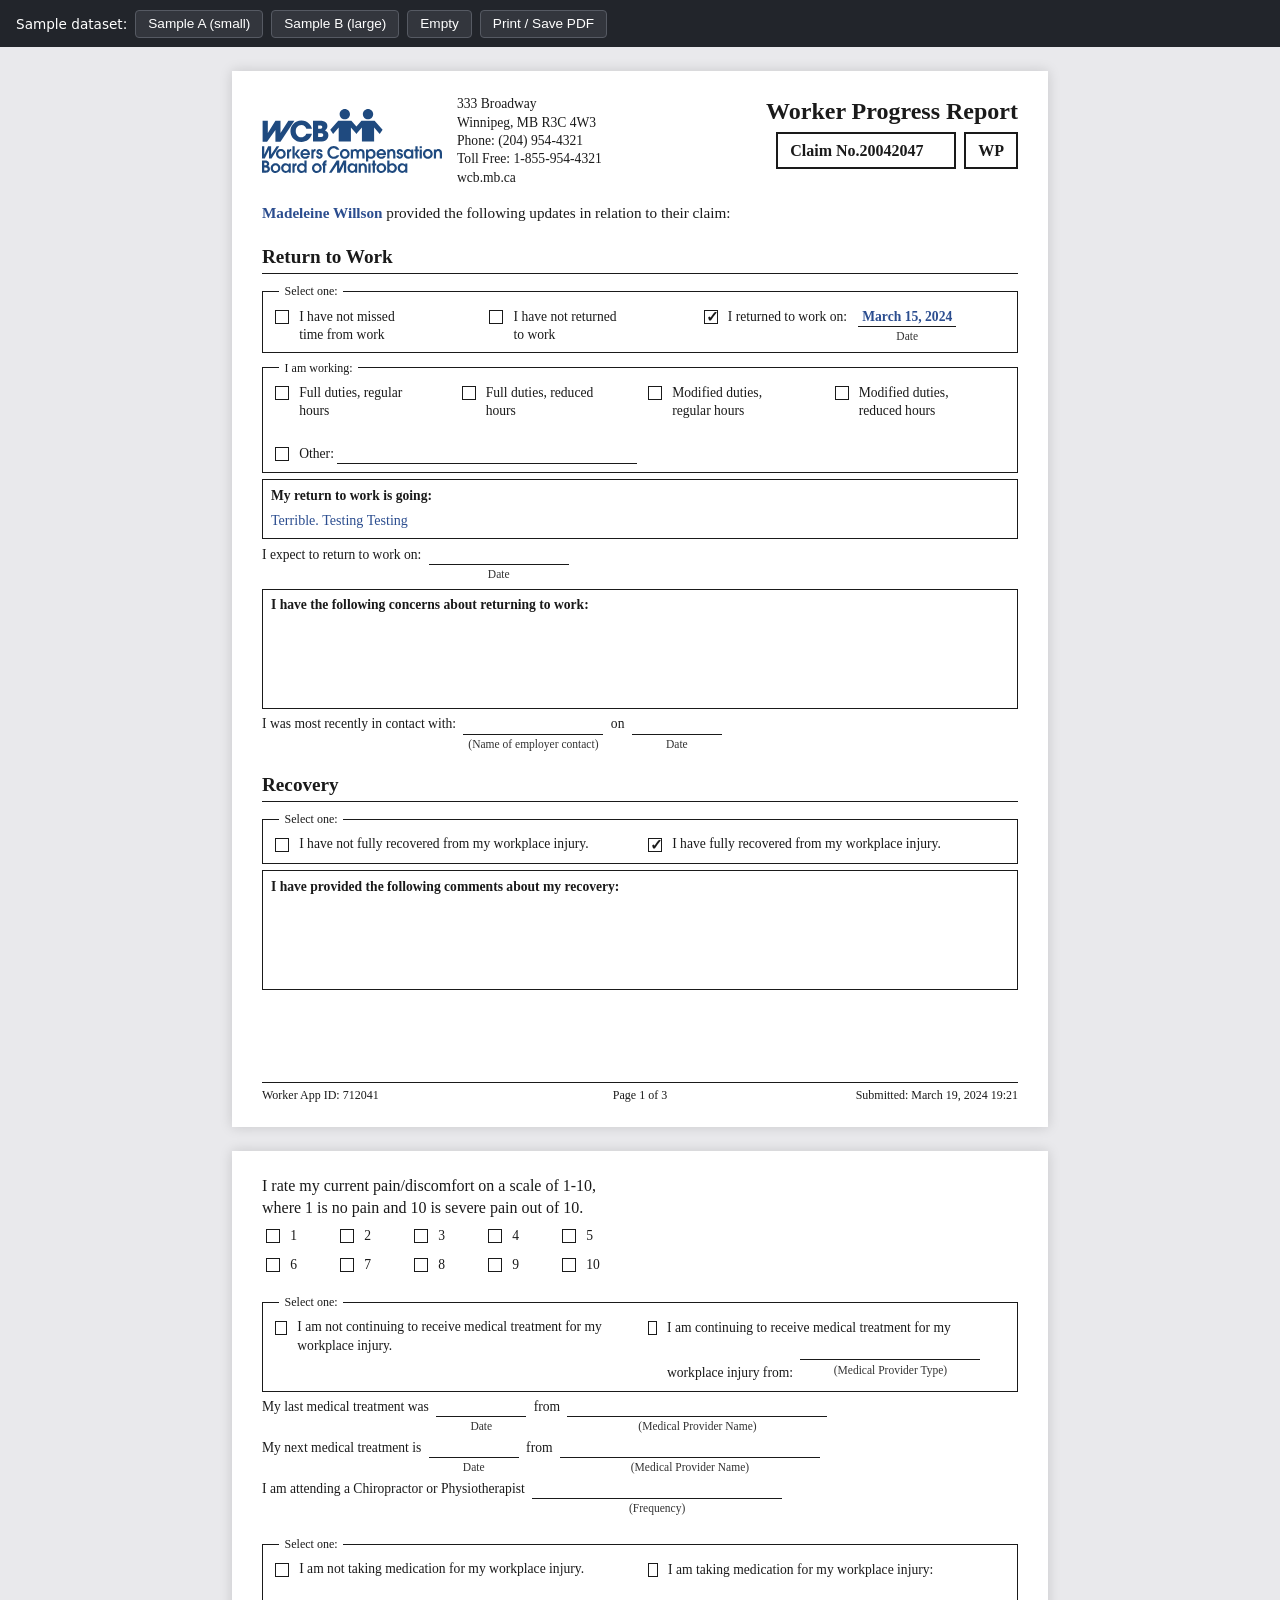
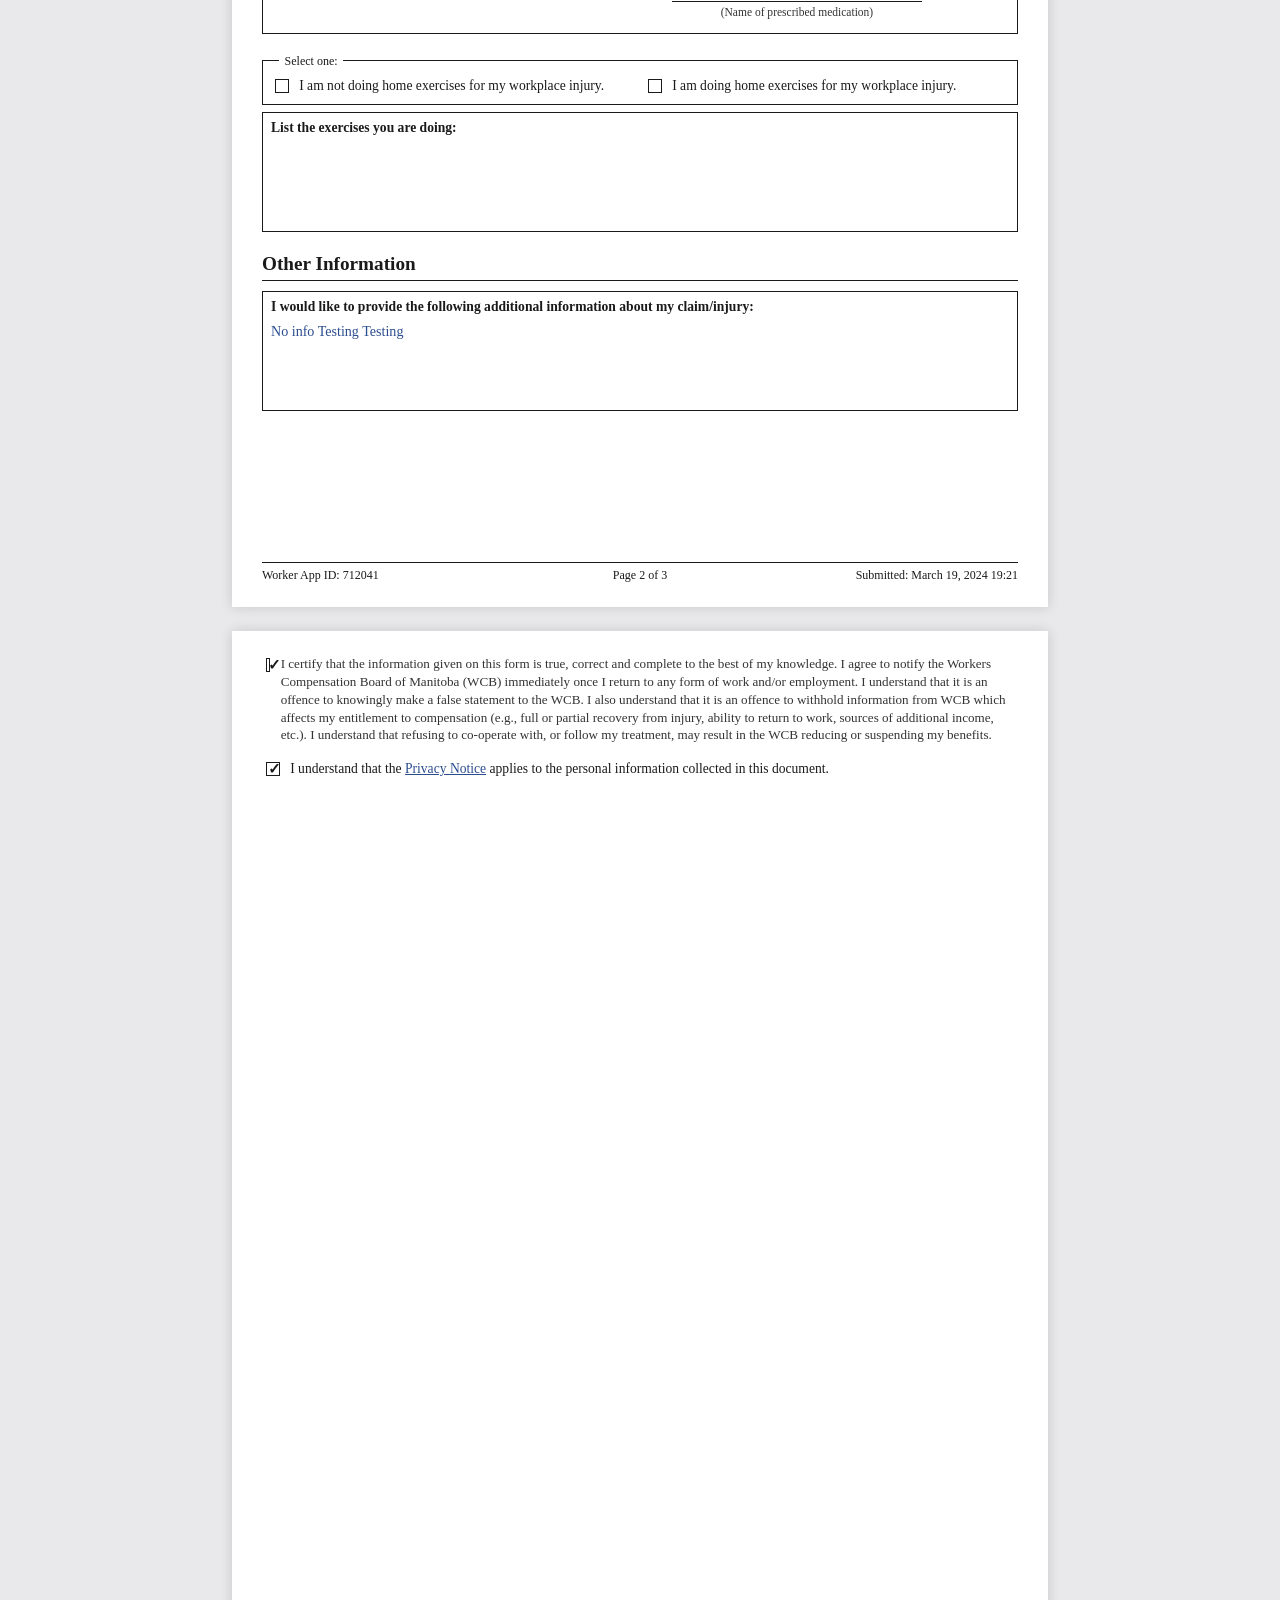
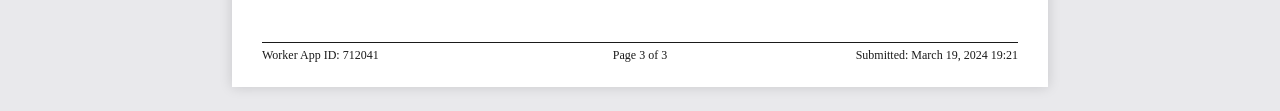
==== commit 5392ad0e: "Finalize layout tweaks to match reference PDF" ====
--- a/worker-progress-report/index.html
+++ b/worker-progress-report/index.html
@@ -185,11 +185,11 @@
         </label>
         <label class="checkbox-line">
           <input type="checkbox" disabled id="cb-continuing-treatment" />
-          <span style="display: flex; flex-direction: column; width: 100%;">
-            <span>I am continuing to receive medical treatment for my workplace injury from:</span>
-            <span class="inline-field" style="margin-top: 1rem; align-items: stretch;">
+          <span style="display: inline; line-height: 1.5;">
+            I am continuing to receive medical treatment for my workplace injury from:
+            <span class="inline-field" style="width: 180px; display: inline-flex; flex-direction: column; vertical-align: text-bottom; margin-left: 0.25rem;">
               <span class="fill-line" id="provider-type" style="width: 100%; border-bottom: 1px solid #1a1a1a;"><!-- injected --></span>
-              <span class="field-caption" style="text-align: center;">(Medical Provider Type)</span>
+              <span class="field-caption" style="text-align: center; margin-top: 2px;">(Medical Provider Type)</span>
             </span>
           </span>
         </label>
@@ -240,11 +240,11 @@
         </label>
         <label class="checkbox-line">
           <input type="checkbox" disabled id="cb-taking-medication" />
-          <span style="display: flex; flex-direction: column; width: 100%;">
-            <span>I am taking medication for my workplace injury:</span>
-            <span class="inline-field" style="margin-top: 1rem; align-items: stretch;">
+          <span style="display: inline; line-height: 1.5;">
+            I am taking medication for my workplace injury:
+            <span class="inline-field" style="width: 250px; display: inline-flex; flex-direction: column; vertical-align: text-bottom; margin-left: 0.25rem;">
               <span class="fill-line" id="medication-name" style="width: 100%; border-bottom: 1px solid #1a1a1a;"><!-- injected --></span>
-              <span class="field-caption" style="text-align: center;">(Name of prescribed medication)</span>
+              <span class="field-caption" style="text-align: center; margin-top: 2px;">(Name of prescribed medication)</span>
             </span>
           </span>
         </label>
--- a/worker-progress-report/style.css
+++ b/worker-progress-report/style.css
@@ -85,9 +85,10 @@
 
 .page {
   width: 816px; /* 8.5in at 96dpi */
+  min-height: 1056px; /* 11in at 96dpi */
   margin: 1.5rem auto;
   background: #fff;
-  padding: 24px 30px;
+  padding: 24px 30px 60px 30px;
   box-shadow: 0 0 12px rgba(0, 0, 0, 0.15);
   position: relative;
 }
@@ -343,9 +344,13 @@
   display: grid;
   grid-template-columns: 1fr 1fr 1fr;
   align-items: end;
-  margin-top: 1rem;
   font-size: 0.75rem;
-  border-top: none;
+  position: absolute;
+  bottom: 24px;
+  left: 30px;
+  right: 30px;
+  border-top: 1px solid #1a1a1a;
+  padding-top: 0.25rem;
 }
 
 .doc-footer > span:first-child {
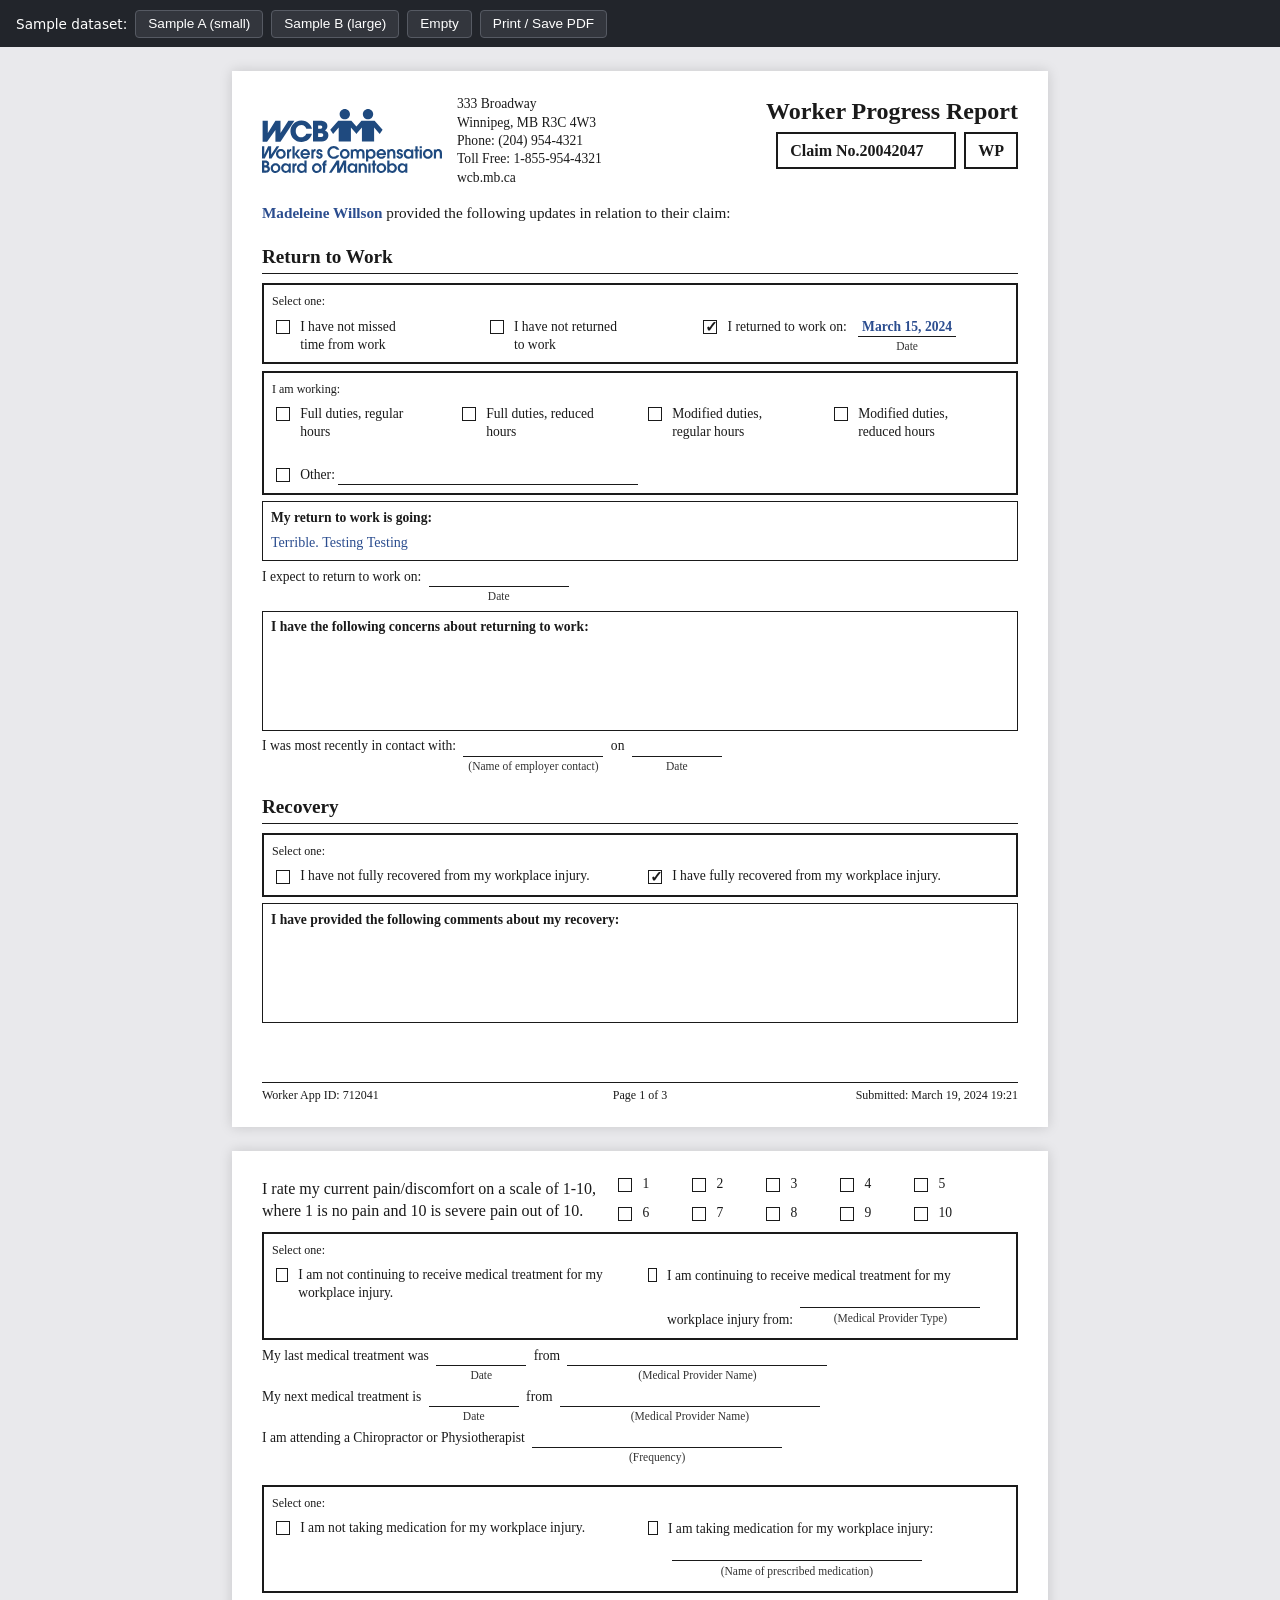
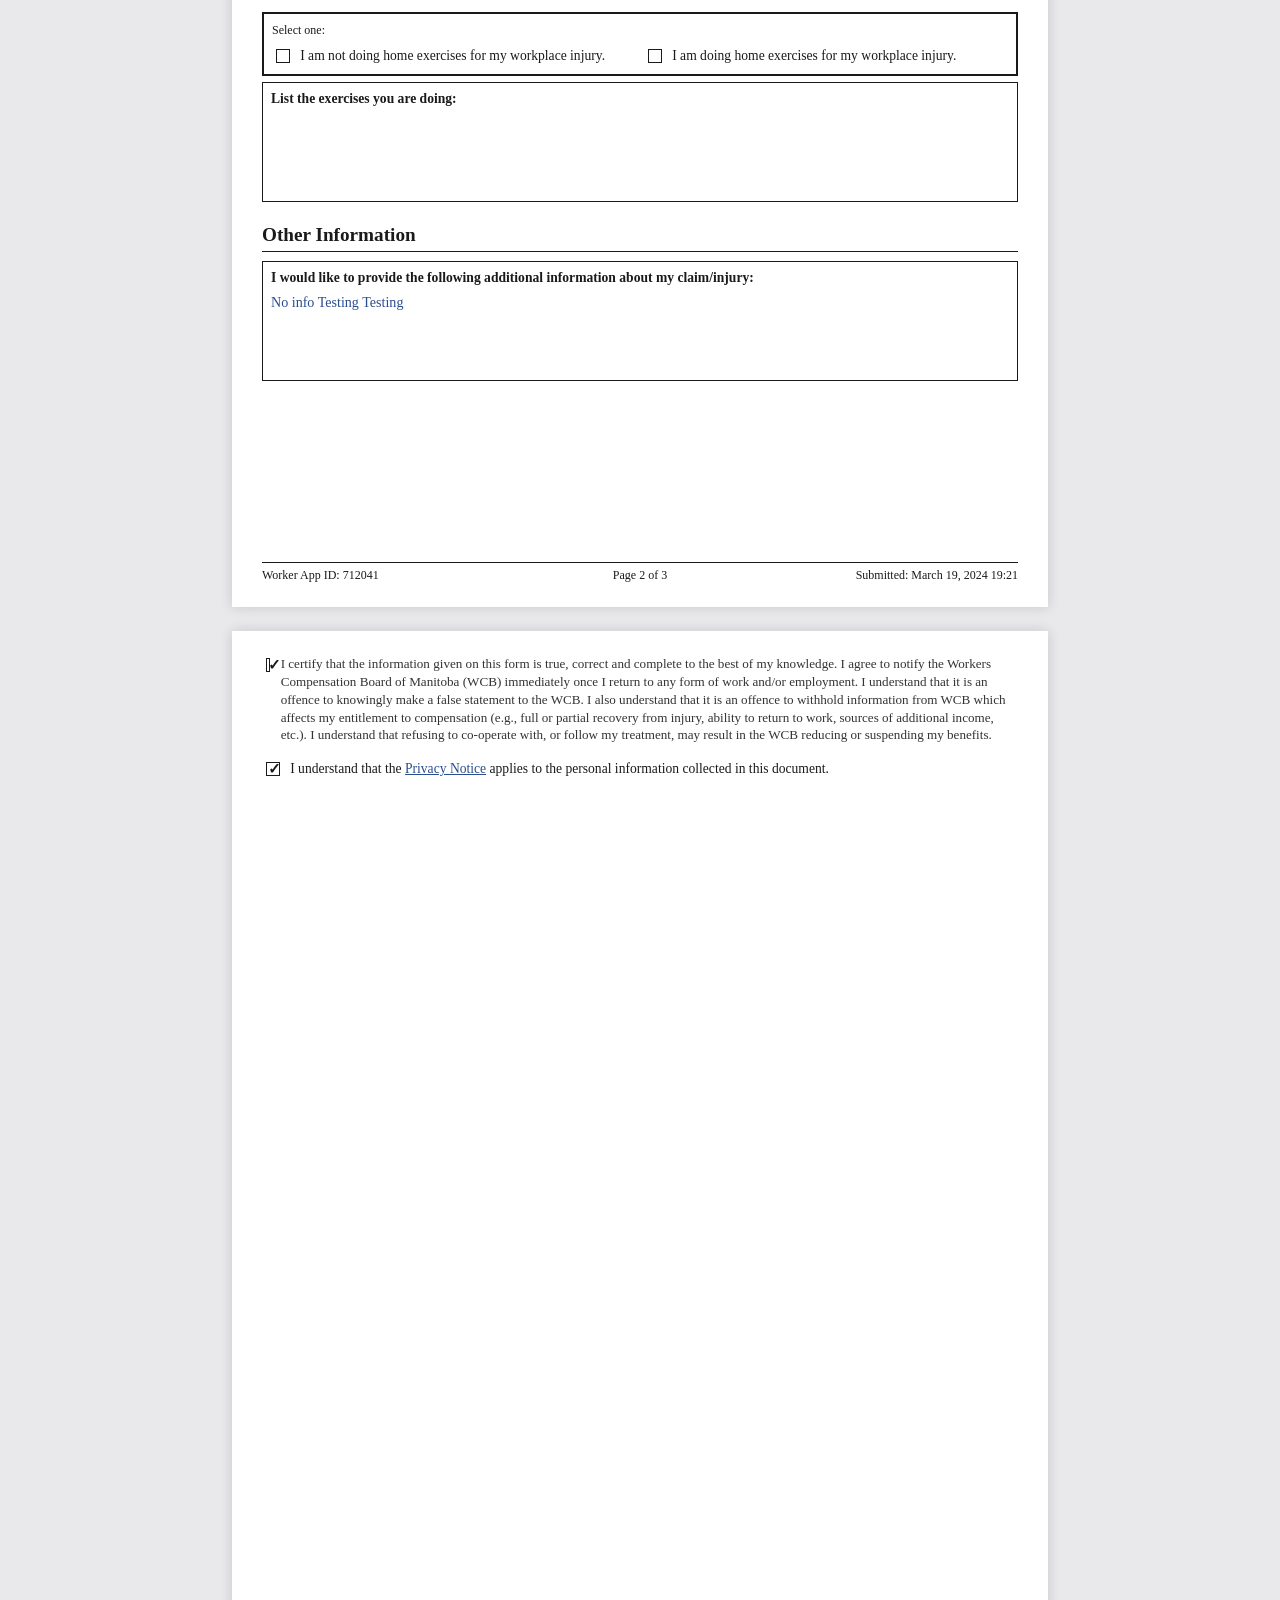
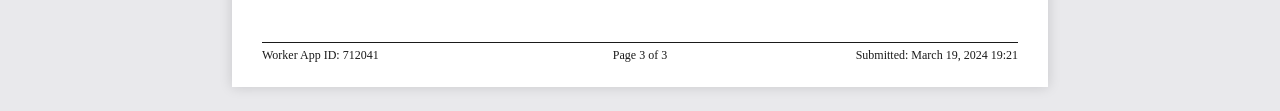
==== commit 11bc3e6c: "Final tweaks to Pain Scale layout and Select One boxes" ====
--- a/worker-progress-report/index.html
+++ b/worker-progress-report/index.html
@@ -56,8 +56,8 @@
     <section class="form-section">
       <h2>Return to Work</h2>
 
-      <fieldset class="checkbox-grid" style="display: grid; grid-template-columns: 1fr 1fr 1.5fr; gap: 0.5rem;">
-        <legend>Select one:</legend>
+      <div class="checkbox-grid" style="display: grid; grid-template-columns: 1fr 1fr 1.5fr; gap: 0.5rem; border: 2px solid #1a1a1a;">
+        <div class="legend-text" style="font-size: 0.75rem; grid-column: 1 / -1;">Select one:</div>
         <label class="checkbox-line" style="align-items: flex-start;">
           <input type="checkbox" disabled id="cb-not-missed" />
           <span style="display: inline-block;">I have not missed<br/>time from work</span>
@@ -74,10 +74,10 @@
             <span class="field-caption">Date</span>
           </span>
         </label>
-      </fieldset>
-
-      <fieldset class="checkbox-grid" style="display: grid; grid-template-columns: repeat(4, 1fr); gap: 1rem 0.5rem;">
-        <legend>I am working:</legend>
+      </div>
+
+      <div class="checkbox-grid" style="display: grid; grid-template-columns: repeat(4, 1fr); gap: 1rem 0.5rem; border: 2px solid #1a1a1a;">
+        <div class="legend-text" style="font-size: 0.75rem; grid-column: 1 / -1; margin-bottom: -0.5rem;">I am working:</div>
         <label class="checkbox-line" style="align-items: flex-start;">
           <input type="checkbox" disabled id="cb-full-duties" />
           <span style="display: inline-block;">Full duties, regular<br/>hours</span>
@@ -98,7 +98,7 @@
           <input type="checkbox" disabled id="cb-other" />
           <span>Other: <span class="fill-line" style="min-width: 300px;" id="other-desc"><!-- injected --></span></span>
         </label>
-      </fieldset>
+      </div>
 
       <div class="freeform-box box-med">
         <p class="freeform-label">My return to work is going:</p>
@@ -135,8 +135,8 @@
     <!-- ---------------- RECOVERY ---------------- -->
     <section class="form-section">
       <h2>Recovery</h2>
-      <fieldset class="checkbox-grid grid-2-col">
-        <legend>Select one:</legend>
+      <div class="checkbox-grid grid-2-col" style="border: 2px solid #1a1a1a;">
+        <div class="legend-text" style="font-size: 0.75rem; grid-column: 1 / -1;">Select one:</div>
         <label class="checkbox-line">
           <input type="checkbox" disabled id="cb-not-recovered" />
           <span>I have not fully recovered from my workplace injury.</span>
@@ -145,7 +145,7 @@
           <input type="checkbox" disabled id="cb-fully-recovered" />
           <span>I have fully recovered from my workplace injury.</span>
         </label>
-      </fieldset>
+      </div>
 
       <div class="freeform-box box-tall">
         <p class="freeform-label">I have provided the following comments about my recovery:</p>
@@ -167,9 +167,9 @@
   <main id="page-2" class="page">
 
     <!-- ---------------- PAIN SCALE ---------------- -->
-    <section class="form-section">
-      <p style="font-size: 1rem; margin: 0 0 0.5rem 0;">I rate my current pain/discomfort on a scale of 1-10, <br/>where 1 is no pain and 10 is severe pain out of 10.</p>
-      <div class="pain-scale" id="pain-scale">
+    <section class="form-section" style="display: flex; gap: 1rem; align-items: center; margin-bottom: 0.5rem;">
+      <p style="font-size: 1rem; margin: 0; flex: 1;">I rate my current pain/discomfort on a scale of 1-10, <br/>where 1 is no pain and 10 is severe pain out of 10.</p>
+      <div class="pain-scale" id="pain-scale" style="flex: 1.2; margin-top: 0;">
         <!-- ten numbered boxes injected here; the matching value gets a
              "selected" class driven entirely by data.js -->
       </div>
@@ -177,8 +177,8 @@
 
     <!-- ---------------- MEDICAL TREATMENT ---------------- -->
     <section class="form-section">
-      <fieldset class="checkbox-grid grid-2-col">
-        <legend>Select one:</legend>
+      <div class="checkbox-grid grid-2-col" style="border: 2px solid #1a1a1a;">
+        <div class="legend-text" style="font-size: 0.75rem; grid-column: 1 / -1;">Select one:</div>
         <label class="checkbox-line">
           <input type="checkbox" disabled id="cb-not-continuing-treatment" />
           <span>I am not continuing to receive medical treatment for my workplace injury.</span>
@@ -193,7 +193,7 @@
             </span>
           </span>
         </label>
-      </fieldset>
+      </div>
 
       <p class="field-line">
         My last medical treatment was
@@ -232,8 +232,8 @@
 
     <!-- ---------------- MEDICATION ---------------- -->
     <section class="form-section">
-      <fieldset class="checkbox-grid grid-2-col">
-        <legend>Select one:</legend>
+      <div class="checkbox-grid grid-2-col" style="border: 2px solid #1a1a1a;">
+        <div class="legend-text" style="font-size: 0.75rem; grid-column: 1 / -1;">Select one:</div>
         <label class="checkbox-line">
           <input type="checkbox" disabled id="cb-not-taking-medication" />
           <span>I am not taking medication for my workplace injury.</span>
@@ -248,13 +248,13 @@
             </span>
           </span>
         </label>
-      </fieldset>
+      </div>
     </section>
 
     <!-- ---------------- HOME EXERCISES ---------------- -->
     <section class="form-section">
-      <fieldset class="checkbox-grid grid-2-col">
-        <legend>Select one:</legend>
+      <div class="checkbox-grid grid-2-col" style="border: 2px solid #1a1a1a;">
+        <div class="legend-text" style="font-size: 0.75rem; grid-column: 1 / -1;">Select one:</div>
         <label class="checkbox-line">
           <input type="checkbox" disabled id="cb-not-doing-exercises" />
           <span>I am not doing home exercises for my workplace injury.</span>
@@ -263,7 +263,7 @@
           <input type="checkbox" disabled id="cb-doing-exercises" />
           <span>I am doing home exercises for my workplace injury.</span>
         </label>
-      </fieldset>
+      </div>
       <div class="freeform-box box-tall">
         <p class="freeform-label">List the exercises you are doing:</p>
         <p class="freeform-value" id="exercises-list"><!-- injected --></p>
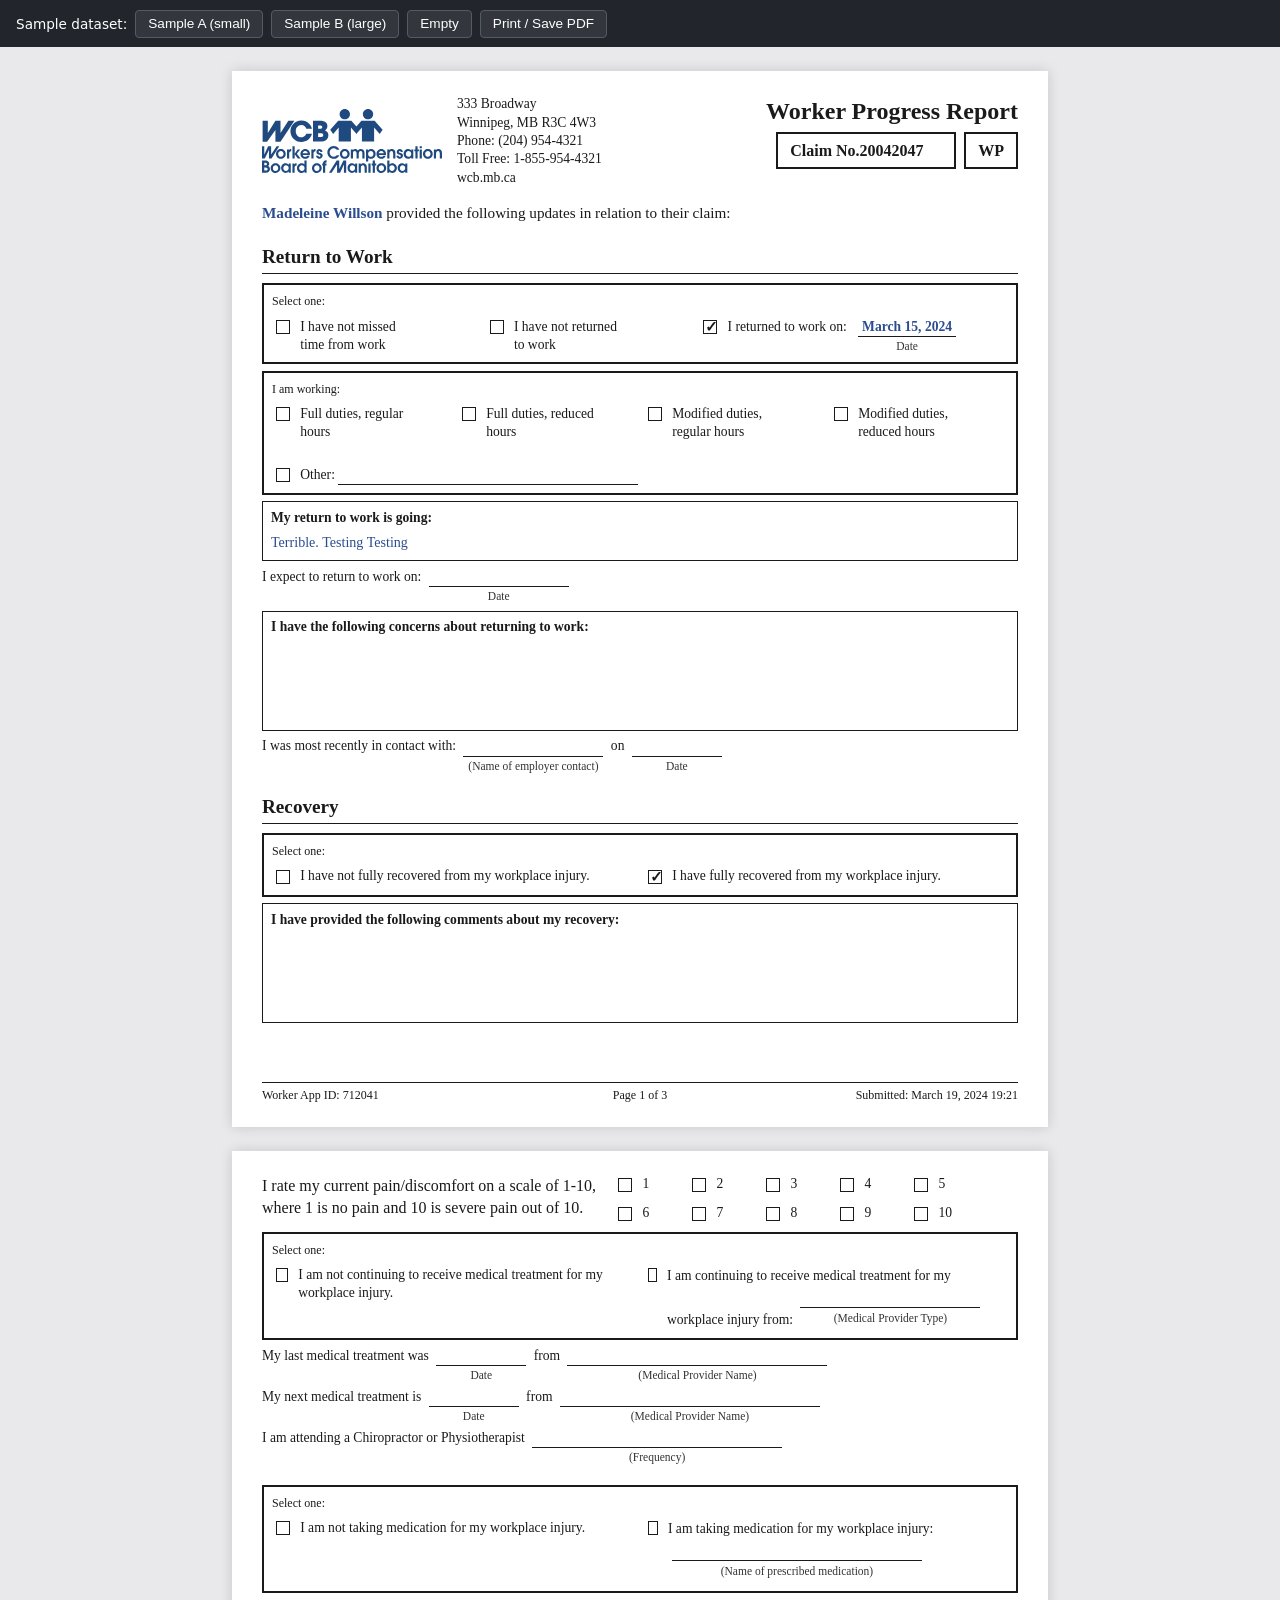
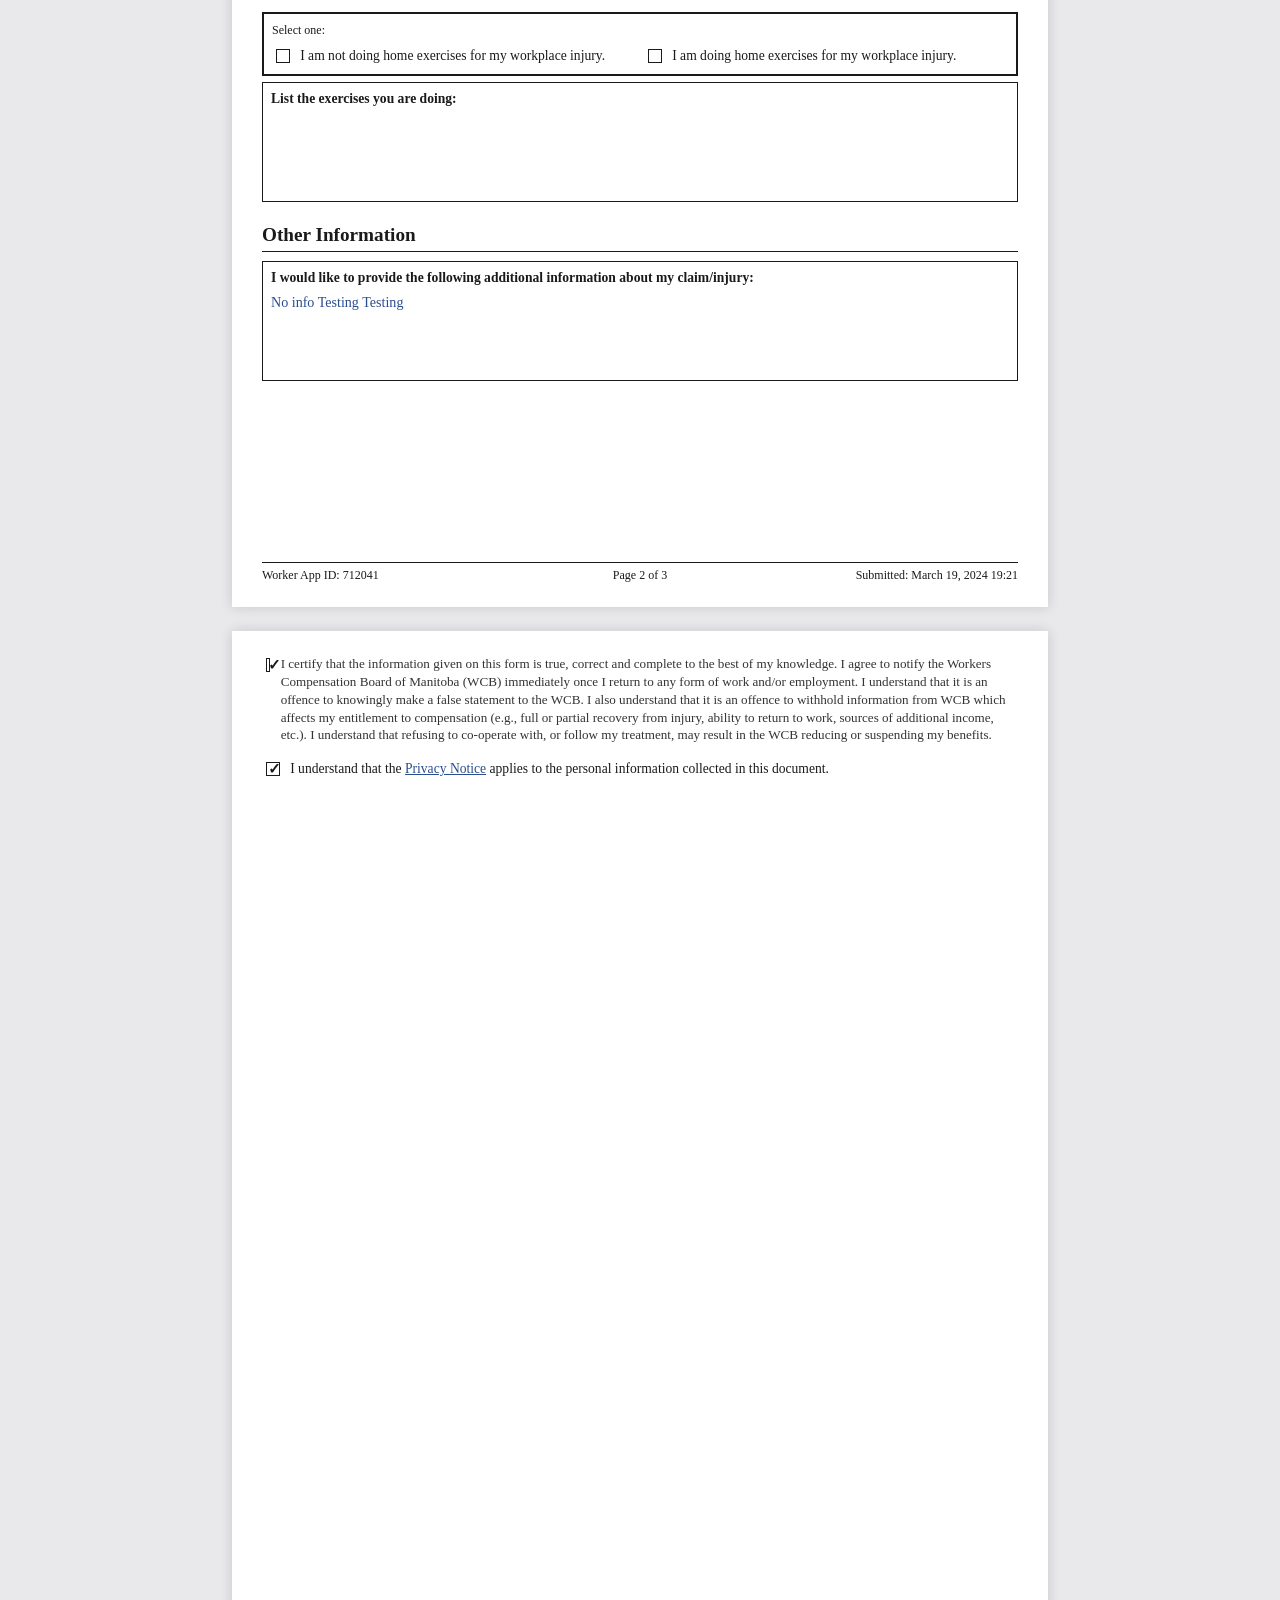
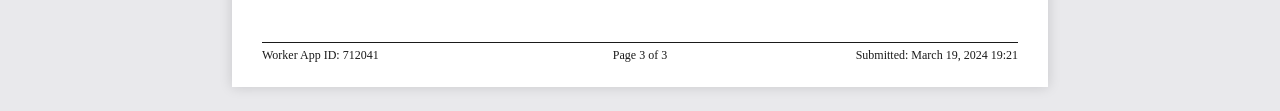
==== commit c78a441a: "Align Pain Scale text to top" ====
--- a/worker-progress-report/index.html
+++ b/worker-progress-report/index.html
@@ -167,7 +167,7 @@
   <main id="page-2" class="page">
 
     <!-- ---------------- PAIN SCALE ---------------- -->
-    <section class="form-section" style="display: flex; gap: 1rem; align-items: center; margin-bottom: 0.5rem;">
+    <section class="form-section" style="display: flex; gap: 1rem; align-items: flex-start; margin-bottom: 0.5rem;">
       <p style="font-size: 1rem; margin: 0; flex: 1;">I rate my current pain/discomfort on a scale of 1-10, <br/>where 1 is no pain and 10 is severe pain out of 10.</p>
       <div class="pain-scale" id="pain-scale" style="flex: 1.2; margin-top: 0;">
         <!-- ten numbered boxes injected here; the matching value gets a
